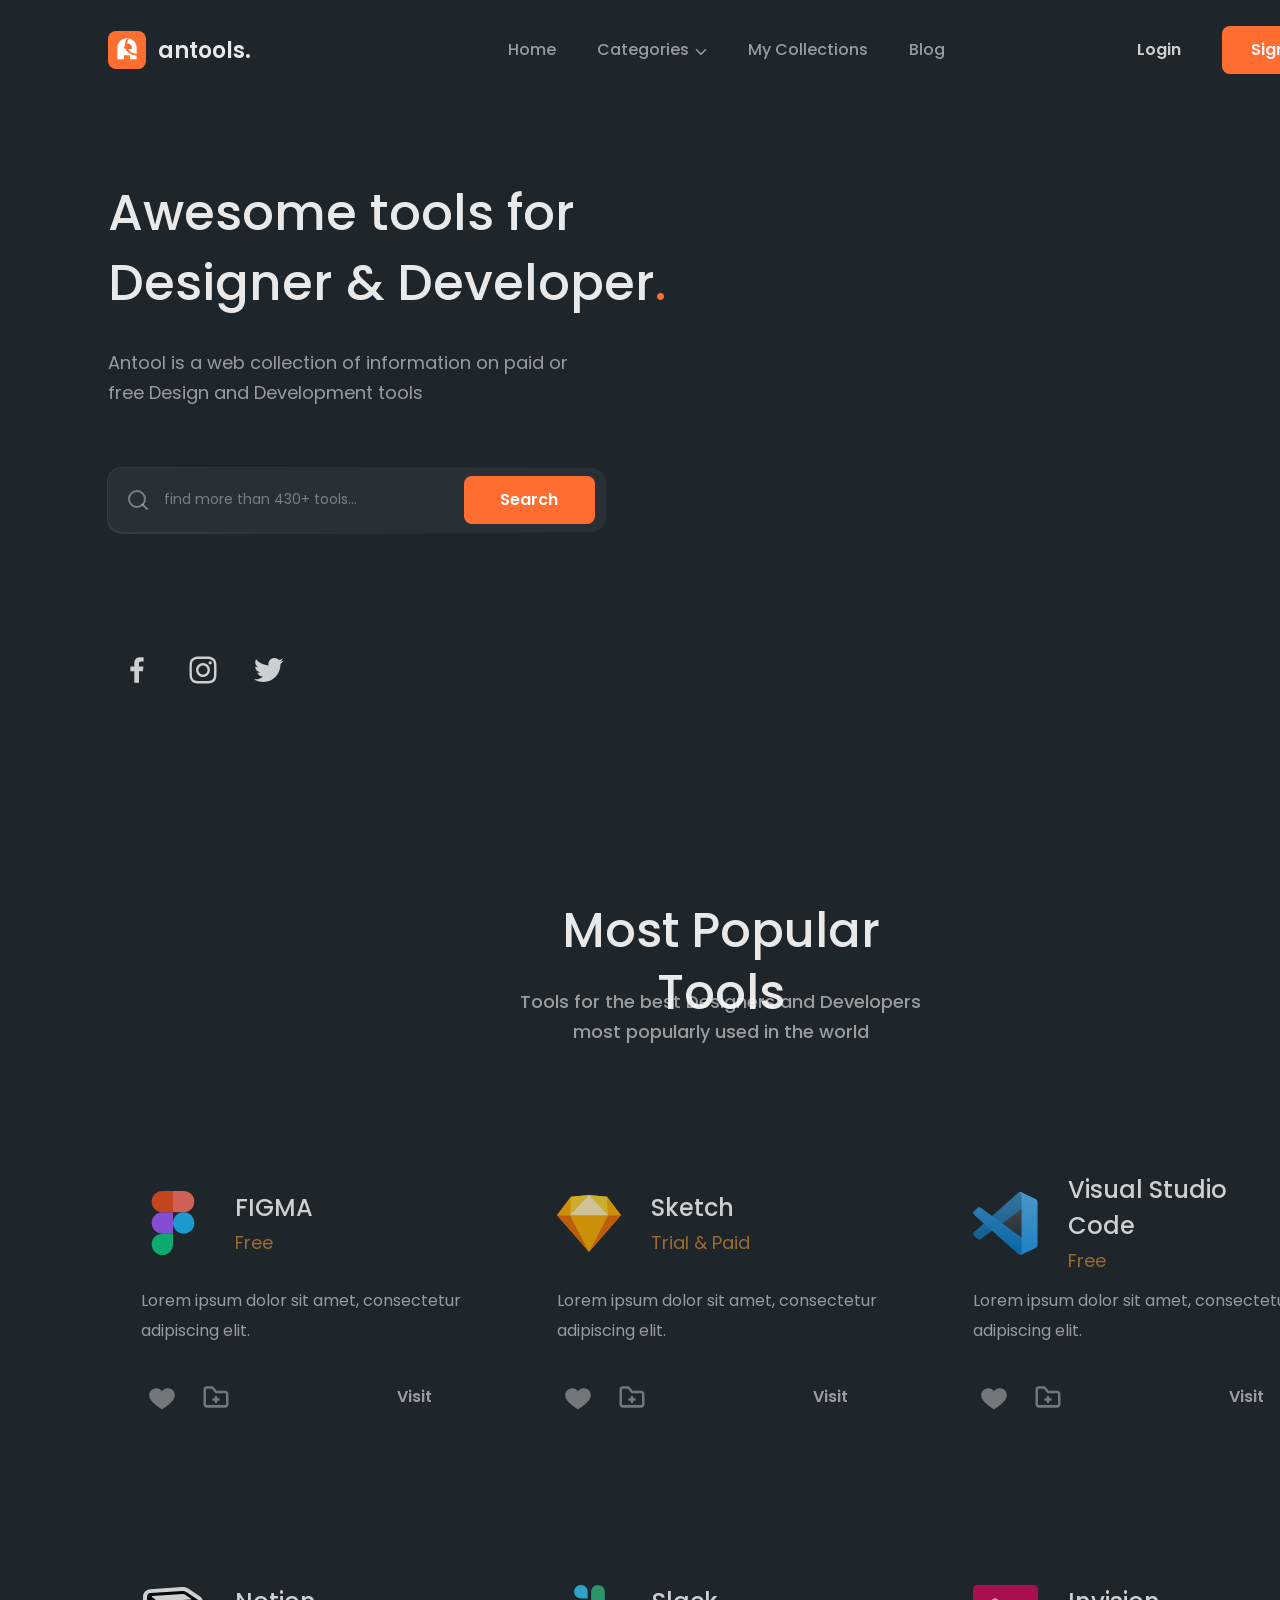
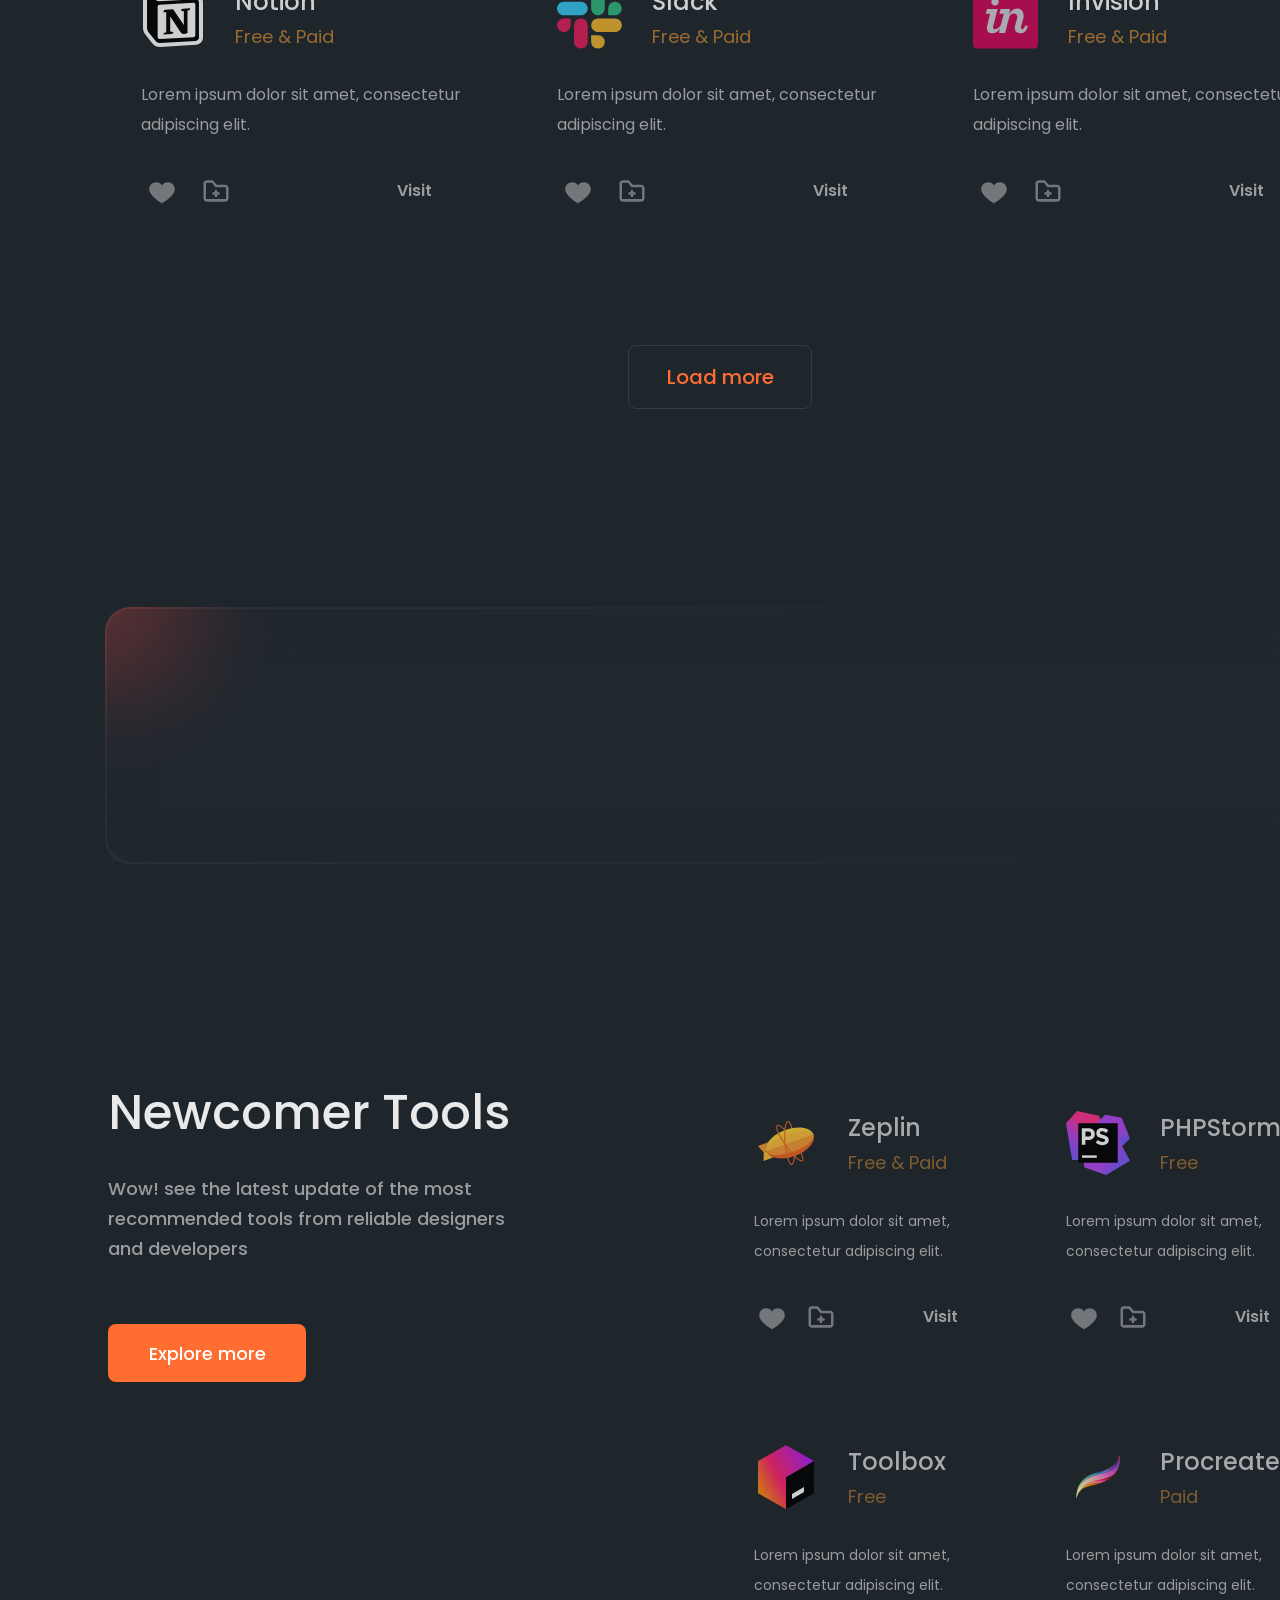
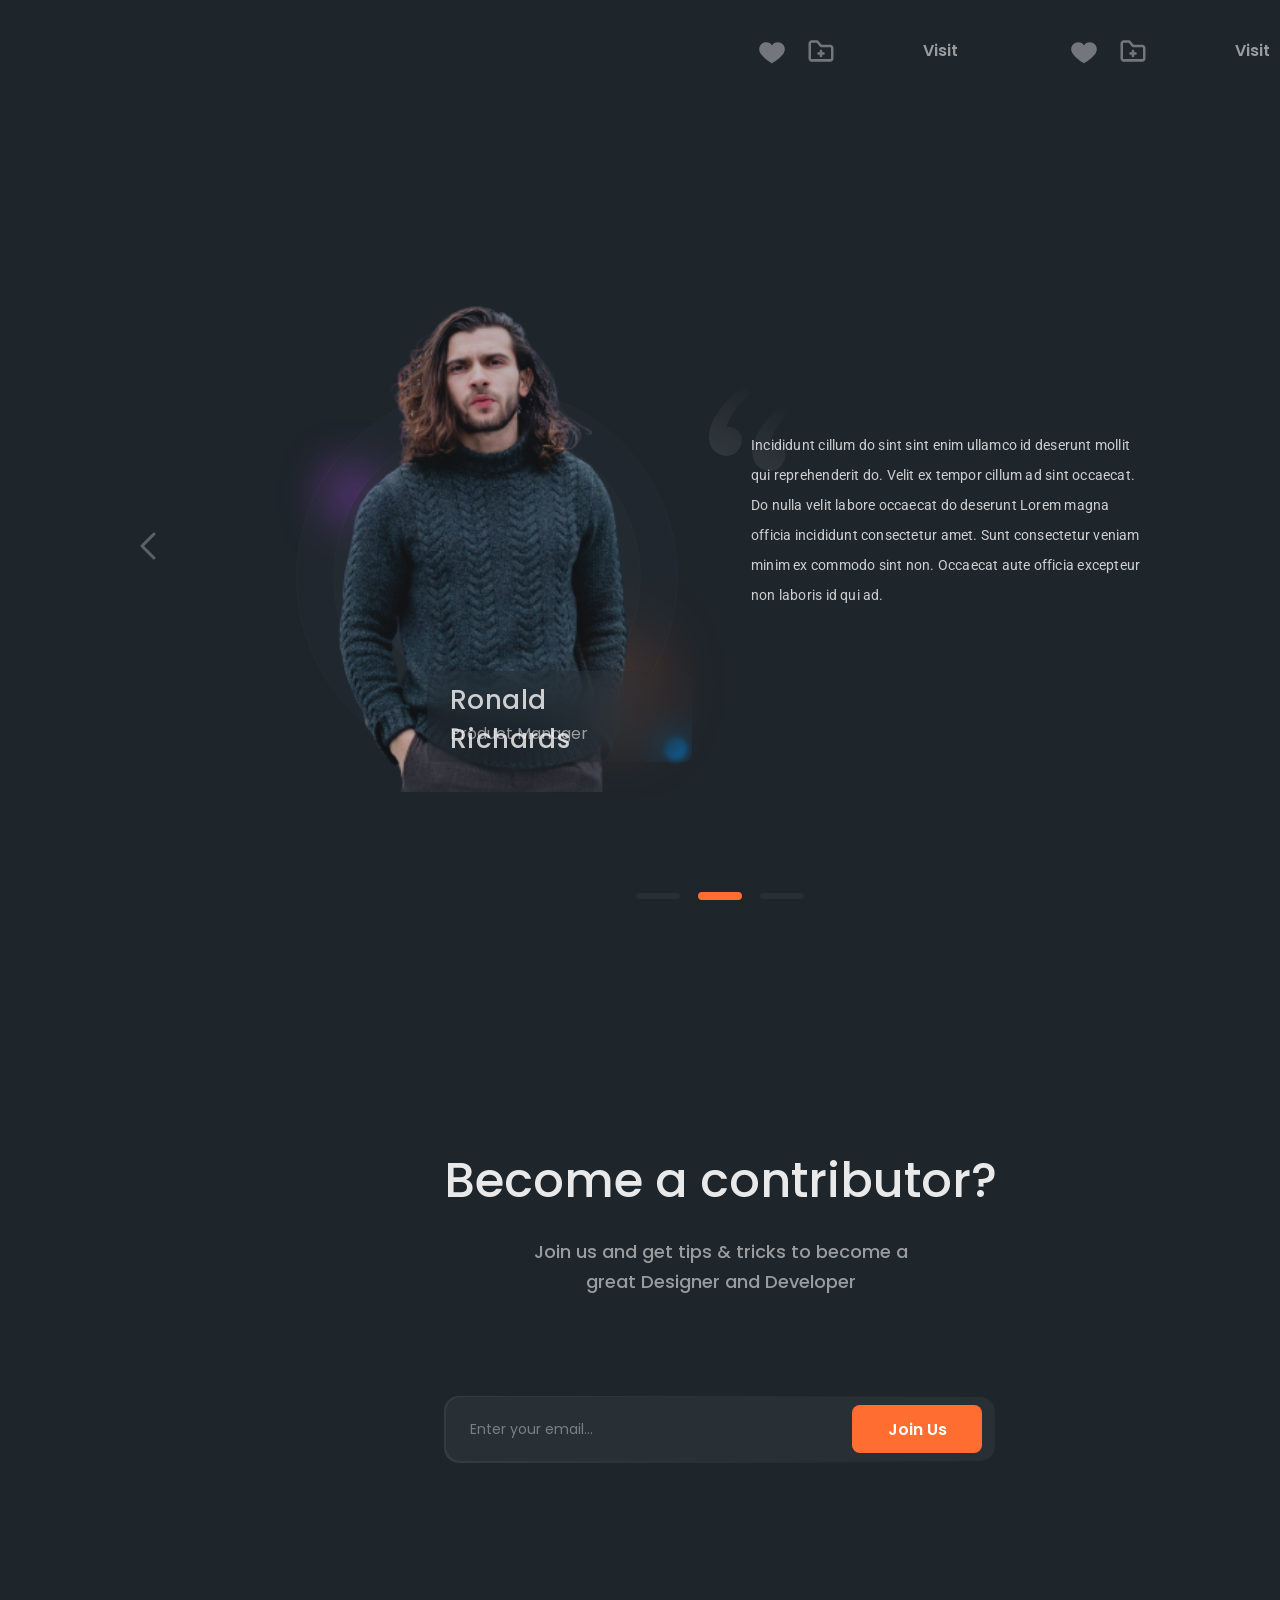
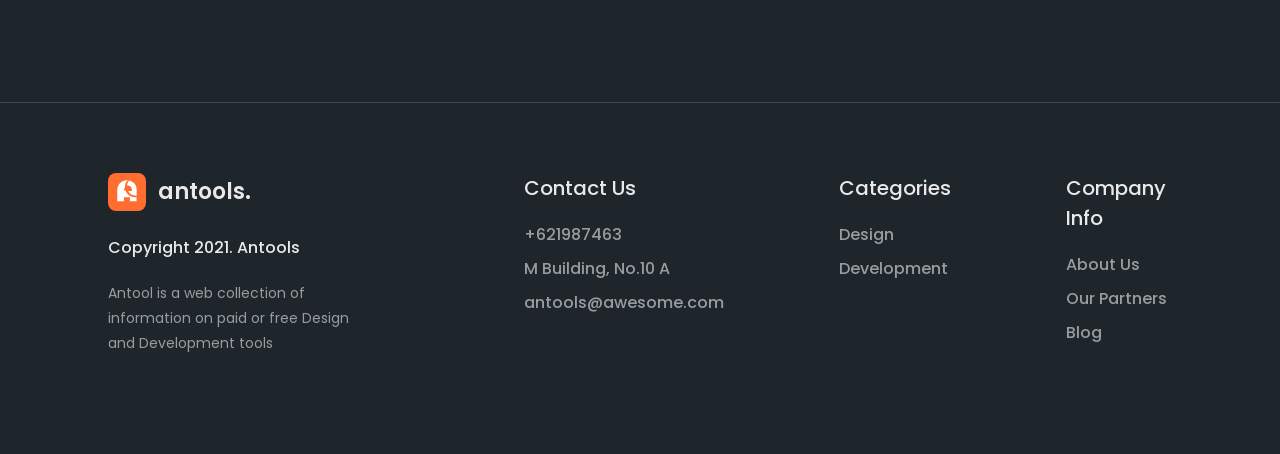
==== docs/index.html @ 24fe987f "directory name changed" ====
<!DOCTYPE html>
<html lang="en">
<head>
    <meta charset="UTF-8">
    <title>Antools</title>
    <link rel="shortcut icon" href="./img/favicon.ico" type="image/x-icon">
    <link href="https://fonts.googleapis.com/css2?family=Lora:wght@500&family=Poppins:wght@400;500;600&family=Roboto&display=swap"
          rel="stylesheet">
    <link rel="preconnect" href="https://fonts.googleapis.com">
    <link rel="preconnect" href="https://fonts.gstatic.com" crossorigin>
    <link rel="stylesheet" href="css/reset.css">
    <link rel="stylesheet" href="css/header.css">
    <link rel="stylesheet" href="css/buttons.css">
    <link rel="stylesheet" href="css/search.css">
    <link rel="stylesheet" href="css/most-popular-tool.css">
    <link rel="stylesheet" href="css/trusted.css">
    <link rel="stylesheet" href="css/newcomer-tools.css">
    <link rel="stylesheet" href="css/slider.css">
    <link rel="stylesheet" href="css/form.css">
    <link rel="stylesheet" href="css/footer.css">
</head>
<body>
<div class="container">
    <header>
        <div class="header-row">
            <div class="header-logo">
                <img src="./img/logo.svg" alt="logo">
                <p>antools.</p>
            </div>
            <div class="header-nav">
                <ul>
                    <li><a>Home</a></li>
                    <li>
                        <a>Categories </a>
                        <svg width="12" height="6" viewBox="0 0 12 6" fill="none" xmlns="http://www.w3.org/2000/svg">
                            <path d="M1.5 0.75L6 5.25L10.5 0.75" stroke-width="1.5" stroke-linecap="round"
                                  stroke-linejoin="round"/>
                        </svg>
                    </li>
                    <li><a>My Collections</a></li>
                    <li><a>Blog</a></li>
                </ul>
            </div>
            <div class="header-auth">
                <button class="login">Login</button>
                <button class="sign">Sign Up</button>
            </div>

        </div>
    </header>

    <div class="search-block">
        <div class="search-content">
            <h1>Awesome tools for
                <br>
                Designer & Developer
                <span>.</span>
            </h1>
            <p>Antool is a web collection of information on paid or
                <br>
                free Design and Development tools</p>
            <div class="search-border">
                <div class="search">
                    <img src="img/search.svg">
                    <input placeholder="find more than 430+ tools...">
                    <button>Search</button>
                </div>
            </div>

            <div class="search-block-logos">
                <button>
                    <svg width="34" height="34" fill="none" viewBox="0 0 34 34" xmlns="http://www.w3.org/2000/svg">
                        <path d="M18.9791 29.7458V18.1347H22.8962L23.4784 13.5887H18.9791V10.693C18.9791 9.38116 19.3446 8.483 21.2274 8.483H23.613V4.42991C22.4523 4.30552 21.2855 4.24545 20.1181 4.25C16.6558 4.25 14.2786 6.36366 14.2786 10.2439V13.5802H10.387V18.1262H14.2871V29.7458H18.9791Z"/>
                    </svg>
                </button>
                <button>
                    <svg width="36" height="36" fill="none" viewBox="0 0 36 36" xmlns="http://www.w3.org/2000/svg">
                        <path d="M17.9985 11.0654C16.159 11.0654 14.3948 11.7962 13.094 13.0969C11.7933 14.3977 11.0625 16.1619 11.0625 18.0014C11.0625 19.841 11.7933 21.6052 13.094 22.9059C14.3948 24.2067 16.159 24.9374 17.9985 24.9374C19.838 24.9374 21.6022 24.2067 22.903 22.9059C24.2037 21.6052 24.9345 19.841 24.9345 18.0014C24.9345 16.1619 24.2037 14.3977 22.903 13.0969C21.6022 11.7962 19.838 11.0654 17.9985 11.0654ZM17.9985 22.5059C16.8034 22.5059 15.6573 22.0312 14.8123 21.1862C13.9672 20.3411 13.4925 19.195 13.4925 17.9999C13.4925 16.8049 13.9672 15.6587 14.8123 14.8137C15.6573 13.9687 16.8034 13.4939 17.9985 13.4939C19.1936 13.4939 20.3397 13.9687 21.1847 14.8137C22.0298 15.6587 22.5045 16.8049 22.5045 17.9999C22.5045 19.195 22.0298 20.3411 21.1847 21.1862C20.3397 22.0312 19.1936 22.5059 17.9985 22.5059Z"/>
                        <path d="M25.209 12.4275C26.1021 12.4275 26.826 11.7035 26.826 10.8105C26.826 9.91744 26.1021 9.19348 25.209 9.19348C24.316 9.19348 23.592 9.91744 23.592 10.8105C23.592 11.7035 24.316 12.4275 25.209 12.4275Z"/>
                        <path d="M30.7995 9.16645C30.4522 8.26972 29.9216 7.45537 29.2415 6.77553C28.5614 6.0957 27.7468 5.56535 26.85 5.21845C25.8005 4.82448 24.6918 4.61146 23.571 4.58845C22.1265 4.52545 21.669 4.50745 18.006 4.50745C14.343 4.50745 13.8735 4.50745 12.441 4.58845C11.3211 4.61028 10.2131 4.82335 9.16499 5.21845C8.26789 5.56495 7.45314 6.09515 6.77299 6.77504C6.09285 7.45493 5.56233 8.26948 5.21549 9.16645C4.82145 10.2159 4.60891 11.3247 4.58699 12.4454C4.52249 13.8884 4.50299 14.3459 4.50299 18.0104C4.50299 21.6734 4.50299 22.1399 4.58699 23.5754C4.60949 24.6974 4.82099 25.8044 5.21549 26.8559C5.56331 27.7526 6.09433 28.5668 6.77464 29.2466C7.45495 29.9264 8.26959 30.4568 9.16649 30.8039C10.2126 31.2137 11.321 31.442 12.444 31.4789C13.8885 31.5419 14.346 31.5614 18.009 31.5614C21.672 31.5614 22.1415 31.5614 23.574 31.4789C24.6946 31.4562 25.8033 31.2437 26.853 30.8505C27.7496 30.5027 28.5639 29.9719 29.2439 29.2919C29.924 28.6119 30.4548 27.7976 30.8025 26.9009C31.197 25.851 31.4085 24.7439 31.431 23.622C31.4955 22.1789 31.515 21.7214 31.515 18.0569C31.515 14.3924 31.515 13.9274 31.431 12.4919C31.4135 11.3554 31.1999 10.2303 30.7995 9.16645ZM28.9725 23.4644C28.9628 24.3289 28.805 25.1853 28.506 25.9964C28.2807 26.5798 27.9359 27.1094 27.4936 27.5515C27.0513 27.9935 26.5214 28.338 25.938 28.5629C25.1358 28.8606 24.2885 29.0184 23.433 29.0294C22.008 29.0954 21.606 29.1119 17.952 29.1119C14.295 29.1119 13.9215 29.1119 12.4695 29.0294C11.6144 29.019 10.7675 28.8612 9.96599 28.5629C9.38052 28.3394 8.84849 27.9955 8.40433 27.5534C7.96016 27.1113 7.61374 26.5809 7.38749 25.9964C7.09266 25.194 6.93496 24.3477 6.92099 23.4929C6.85649 22.0679 6.84149 21.6659 6.84149 18.0119C6.84149 14.3564 6.84149 13.9829 6.92099 12.5294C6.93069 11.6655 7.08847 10.8096 7.38749 9.99895C7.84499 8.81545 8.78249 7.88395 9.96599 7.43095C10.7679 7.13416 11.6145 6.97639 12.4695 6.96445C13.896 6.89995 14.2965 6.88195 17.952 6.88195C21.6075 6.88195 21.9825 6.88195 23.433 6.96445C24.2886 6.97474 25.136 7.13255 25.938 7.43095C26.5214 7.65636 27.0512 8.00125 27.4934 8.44349C27.9357 8.88573 28.2806 9.41555 28.506 9.99895C28.8008 10.8014 28.9585 11.6477 28.9725 12.5024C29.037 13.9289 29.0535 14.3294 29.0535 17.9849C29.0535 21.6389 29.0535 22.0319 28.989 23.466H28.9725V23.4644Z"/>
                    </svg>
                </button>
                <button>
                    <svg width="36" height="36" viewBox="0 0 36 36" fill="none" xmlns="http://www.w3.org/2000/svg">
                        <path d="M29.4495 11.9956C29.469 12.2581 29.469 12.5191 29.469 12.7801C29.469 20.7676 23.3895 29.9716 12.279 29.9716C8.856 29.9716 5.676 28.9801 3 27.2581C3.486 27.3136 3.954 27.3331 4.4595 27.3331C7.17899 27.3396 9.82147 26.4303 11.961 24.7516C10.7001 24.7287 9.47786 24.3128 8.46486 23.5617C7.45185 22.8106 6.69868 21.7619 6.3105 20.5621C6.684 20.6176 7.059 20.6551 7.452 20.6551C7.9935 20.6551 8.538 20.5801 9.0435 20.4496C7.67514 20.1733 6.44471 19.4316 5.56143 18.3506C4.67815 17.2696 4.19654 15.916 4.1985 14.5201V14.4451C5.004 14.8936 5.9385 15.1741 6.9285 15.2116C6.09913 14.6604 5.41908 13.9126 4.94901 13.0348C4.47894 12.1569 4.23347 11.1763 4.2345 10.1806C4.2345 9.05857 4.533 8.02957 5.0565 7.13257C6.57471 9.0001 8.46825 10.5279 10.6145 11.6171C12.7608 12.7062 15.1118 13.3324 17.5155 13.4551C17.4225 13.0051 17.3655 12.5386 17.3655 12.0706C17.3651 11.277 17.5211 10.4912 17.8246 9.75793C18.1281 9.0247 18.5732 8.35848 19.1343 7.79735C19.6954 7.23622 20.3616 6.79118 21.0949 6.48768C21.8281 6.18418 22.6139 6.02817 23.4075 6.02857C25.1475 6.02857 26.718 6.75756 27.822 7.93657C29.1747 7.67499 30.4718 7.1812 31.656 6.47706C31.2051 7.87329 30.2606 9.05722 28.9995 9.80707C30.1992 9.67023 31.3717 9.35474 32.478 8.87107C31.6517 10.0757 30.6278 11.1321 29.4495 11.9956Z"/>
                    </svg>
                </button>
            </div>
        </div>

    </div>

    <div class="most-popular-block">
        <div>
            <div class="most-popular-head">
                <h1>Most Popular Tools</h1>
                <p>Tools for the best Designers and Developers most popularly used in the world</p>
            </div>

            <div class="cards-block">
                <div class="card-border">
                    <div class="circle">
                        <div class="back">
                            <div class="card">
                                <div class="card-head">
                                    <img src="img/logos/figma.svg">
                                    <div class="head-text">
                                        <h2>FIGMA</h2>
                                        <h3>Free</h3>
                                    </div>
                                </div>
                                <p>Lorem ipsum dolor sit amet, consectetur adipiscing elit.</p>
                                <div class="card-buttons">
                                    <button class="button-like">
                                        <svg width="28" height="28" viewBox="0 0 28 28"
                                             xmlns="http://www.w3.org/2000/svg">
                                            <path d="M19.8334 5.25C17.3834 5.25 15.225 6.475 14 8.4C12.775 6.475 10.6167 5.25 8.16669 5.25C4.31669 5.25 1.16669 8.4 1.16669 12.25C1.16669 19.1917 14 26.25 14 26.25C14 26.25 26.8334 19.25 26.8334 12.25C26.8334 8.4 23.6834 5.25 19.8334 5.25Z"/>
                                        </svg>
                                    </button>
                                    <button class="button-add">
                                        <svg width="30" height="30" viewBox="0 0 30 30" fill="none"
                                             xmlns="http://www.w3.org/2000/svg">
                                            <path d="M17.5 16.25H16.25V15C16.25 14.6685 16.1183 14.3505 15.8839 14.1161C15.6495 13.8817 15.3315 13.75 15 13.75C14.6685 13.75 14.3505 13.8817 14.1161 14.1161C13.8817 14.3505 13.75 14.6685 13.75 15V16.25H12.5C12.1685 16.25 11.8505 16.3817 11.6161 16.6161C11.3817 16.8505 11.25 17.1685 11.25 17.5C11.25 17.8315 11.3817 18.1495 11.6161 18.3839C11.8505 18.6183 12.1685 18.75 12.5 18.75H13.75V20C13.75 20.3315 13.8817 20.6495 14.1161 20.8839C14.3505 21.1183 14.6685 21.25 15 21.25C15.3315 21.25 15.6495 21.1183 15.8839 20.8839C16.1183 20.6495 16.25 20.3315 16.25 20V18.75H17.5C17.8315 18.75 18.1495 18.6183 18.3839 18.3839C18.6183 18.1495 18.75 17.8315 18.75 17.5C18.75 17.1685 18.6183 16.8505 18.3839 16.6161C18.1495 16.3817 17.8315 16.25 17.5 16.25Z"/>
                                            <path d="M24.375 8.81249H15.625L12.3375 4.83749C12.2212 4.6941 12.0745 4.57825 11.9081 4.49829C11.7417 4.41832 11.5596 4.37621 11.375 4.37499H5.625C4.80826 4.36496 4.02083 4.67898 3.43512 5.24829C2.84942 5.8176 2.51317 6.59579 2.5 7.41249V22.5875C2.51317 23.4042 2.84942 24.1824 3.43512 24.7517C4.02083 25.321 4.80826 25.635 5.625 25.625H24.375C25.1917 25.635 25.9792 25.321 26.5649 24.7517C27.1506 24.1824 27.4868 23.4042 27.5 22.5875V11.85C27.4868 11.0333 27.1506 10.2551 26.5649 9.68579C25.9792 9.11648 25.1917 8.80246 24.375 8.81249ZM25 22.5625C24.9953 22.6392 24.9753 22.7142 24.9411 22.783C24.9069 22.8518 24.8593 22.9131 24.801 22.9632C24.7427 23.0133 24.675 23.0512 24.6019 23.0747C24.5287 23.0982 24.4515 23.1068 24.375 23.1H5.625C5.54846 23.1068 5.47132 23.0982 5.39815 23.0747C5.32498 23.0512 5.25726 23.0133 5.199 22.9632C5.14073 22.9131 5.0931 22.8518 5.05892 22.783C5.02474 22.7142 5.00471 22.6392 5 22.5625V7.41249C5.00471 7.33578 5.02474 7.2608 5.05892 7.19197C5.0931 7.12315 5.14073 7.06187 5.199 7.01176C5.25726 6.96165 5.32498 6.92373 5.39815 6.90024C5.47132 6.87675 5.54846 6.86816 5.625 6.87499H10.7875L14.0375 10.85C14.1538 10.9934 14.3005 11.1092 14.4669 11.1892C14.6333 11.2692 14.8154 11.3113 15 11.3125H24.375C24.4515 11.3057 24.5287 11.3142 24.6019 11.3377C24.675 11.3612 24.7427 11.3992 24.801 11.4493C24.8593 11.4994 24.9069 11.5606 24.9411 11.6295C24.9753 11.6983 24.9953 11.7733 25 11.85V22.5625Z"/>
                                        </svg>
                                    </button>
                                    <button class="visit">Visit</button>
                                </div>
                            </div>
                        </div>
                    </div>
                </div>

                <div class="card-border">
                    <div class="circle">
                        <div class="back">
                            <div class="card">
                                <div class="card-head">
                                    <img src="img/logos/sketch.svg">
                                    <div class="head-text">
                                        <h2>Sketch</h2>
                                        <h3>Trial & Paid</h3>
                                    </div>
                                </div>
                                <p>Lorem ipsum dolor sit amet, consectetur adipiscing elit.</p>
                                <div class="card-buttons">
                                    <button class="button-like">
                                        <svg width="28" height="28" viewBox="0 0 28 28"
                                             xmlns="http://www.w3.org/2000/svg">
                                            <path d="M19.8334 5.25C17.3834 5.25 15.225 6.475 14 8.4C12.775 6.475 10.6167 5.25 8.16669 5.25C4.31669 5.25 1.16669 8.4 1.16669 12.25C1.16669 19.1917 14 26.25 14 26.25C14 26.25 26.8334 19.25 26.8334 12.25C26.8334 8.4 23.6834 5.25 19.8334 5.25Z"/>
                                        </svg>
                                    </button>
                                    <button class="button-add">
                                        <svg width="30" height="30" viewBox="0 0 30 30" fill="none"
                                             xmlns="http://www.w3.org/2000/svg">
                                            <path d="M17.5 16.25H16.25V15C16.25 14.6685 16.1183 14.3505 15.8839 14.1161C15.6495 13.8817 15.3315 13.75 15 13.75C14.6685 13.75 14.3505 13.8817 14.1161 14.1161C13.8817 14.3505 13.75 14.6685 13.75 15V16.25H12.5C12.1685 16.25 11.8505 16.3817 11.6161 16.6161C11.3817 16.8505 11.25 17.1685 11.25 17.5C11.25 17.8315 11.3817 18.1495 11.6161 18.3839C11.8505 18.6183 12.1685 18.75 12.5 18.75H13.75V20C13.75 20.3315 13.8817 20.6495 14.1161 20.8839C14.3505 21.1183 14.6685 21.25 15 21.25C15.3315 21.25 15.6495 21.1183 15.8839 20.8839C16.1183 20.6495 16.25 20.3315 16.25 20V18.75H17.5C17.8315 18.75 18.1495 18.6183 18.3839 18.3839C18.6183 18.1495 18.75 17.8315 18.75 17.5C18.75 17.1685 18.6183 16.8505 18.3839 16.6161C18.1495 16.3817 17.8315 16.25 17.5 16.25Z"/>
                                            <path d="M24.375 8.81249H15.625L12.3375 4.83749C12.2212 4.6941 12.0745 4.57825 11.9081 4.49829C11.7417 4.41832 11.5596 4.37621 11.375 4.37499H5.625C4.80826 4.36496 4.02083 4.67898 3.43512 5.24829C2.84942 5.8176 2.51317 6.59579 2.5 7.41249V22.5875C2.51317 23.4042 2.84942 24.1824 3.43512 24.7517C4.02083 25.321 4.80826 25.635 5.625 25.625H24.375C25.1917 25.635 25.9792 25.321 26.5649 24.7517C27.1506 24.1824 27.4868 23.4042 27.5 22.5875V11.85C27.4868 11.0333 27.1506 10.2551 26.5649 9.68579C25.9792 9.11648 25.1917 8.80246 24.375 8.81249ZM25 22.5625C24.9953 22.6392 24.9753 22.7142 24.9411 22.783C24.9069 22.8518 24.8593 22.9131 24.801 22.9632C24.7427 23.0133 24.675 23.0512 24.6019 23.0747C24.5287 23.0982 24.4515 23.1068 24.375 23.1H5.625C5.54846 23.1068 5.47132 23.0982 5.39815 23.0747C5.32498 23.0512 5.25726 23.0133 5.199 22.9632C5.14073 22.9131 5.0931 22.8518 5.05892 22.783C5.02474 22.7142 5.00471 22.6392 5 22.5625V7.41249C5.00471 7.33578 5.02474 7.2608 5.05892 7.19197C5.0931 7.12315 5.14073 7.06187 5.199 7.01176C5.25726 6.96165 5.32498 6.92373 5.39815 6.90024C5.47132 6.87675 5.54846 6.86816 5.625 6.87499H10.7875L14.0375 10.85C14.1538 10.9934 14.3005 11.1092 14.4669 11.1892C14.6333 11.2692 14.8154 11.3113 15 11.3125H24.375C24.4515 11.3057 24.5287 11.3142 24.6019 11.3377C24.675 11.3612 24.7427 11.3992 24.801 11.4493C24.8593 11.4994 24.9069 11.5606 24.9411 11.6295C24.9753 11.6983 24.9953 11.7733 25 11.85V22.5625Z"/>
                                        </svg>
                                    </button>
                                    <button class="visit">Visit</button>
                                </div>
                            </div>
                        </div>
                    </div>
                </div>

                <div class="card-border">
                    <div class="circle">
                        <div class="back">
                            <div class="card">
                                <div class="card-head">
                                    <img src="img/logos/visual-studio-code.svg">
                                    <div class="head-text">
                                        <h2>Visual Studio Code</h2>
                                        <h3>Free</h3>
                                    </div>
                                </div>
                                <p>Lorem ipsum dolor sit amet, consectetur adipiscing elit.</p>
                                <div class="card-buttons">
                                    <button class="button-like">
                                        <svg width="28" height="28" viewBox="0 0 28 28"
                                             xmlns="http://www.w3.org/2000/svg">
                                            <path d="M19.8334 5.25C17.3834 5.25 15.225 6.475 14 8.4C12.775 6.475 10.6167 5.25 8.16669 5.25C4.31669 5.25 1.16669 8.4 1.16669 12.25C1.16669 19.1917 14 26.25 14 26.25C14 26.25 26.8334 19.25 26.8334 12.25C26.8334 8.4 23.6834 5.25 19.8334 5.25Z"/>
                                        </svg>
                                    </button>
                                    <button class="button-add">
                                        <svg width="30" height="30" viewBox="0 0 30 30" fill="none"
                                             xmlns="http://www.w3.org/2000/svg">
                                            <path d="M17.5 16.25H16.25V15C16.25 14.6685 16.1183 14.3505 15.8839 14.1161C15.6495 13.8817 15.3315 13.75 15 13.75C14.6685 13.75 14.3505 13.8817 14.1161 14.1161C13.8817 14.3505 13.75 14.6685 13.75 15V16.25H12.5C12.1685 16.25 11.8505 16.3817 11.6161 16.6161C11.3817 16.8505 11.25 17.1685 11.25 17.5C11.25 17.8315 11.3817 18.1495 11.6161 18.3839C11.8505 18.6183 12.1685 18.75 12.5 18.75H13.75V20C13.75 20.3315 13.8817 20.6495 14.1161 20.8839C14.3505 21.1183 14.6685 21.25 15 21.25C15.3315 21.25 15.6495 21.1183 15.8839 20.8839C16.1183 20.6495 16.25 20.3315 16.25 20V18.75H17.5C17.8315 18.75 18.1495 18.6183 18.3839 18.3839C18.6183 18.1495 18.75 17.8315 18.75 17.5C18.75 17.1685 18.6183 16.8505 18.3839 16.6161C18.1495 16.3817 17.8315 16.25 17.5 16.25Z"/>
                                            <path d="M24.375 8.81249H15.625L12.3375 4.83749C12.2212 4.6941 12.0745 4.57825 11.9081 4.49829C11.7417 4.41832 11.5596 4.37621 11.375 4.37499H5.625C4.80826 4.36496 4.02083 4.67898 3.43512 5.24829C2.84942 5.8176 2.51317 6.59579 2.5 7.41249V22.5875C2.51317 23.4042 2.84942 24.1824 3.43512 24.7517C4.02083 25.321 4.80826 25.635 5.625 25.625H24.375C25.1917 25.635 25.9792 25.321 26.5649 24.7517C27.1506 24.1824 27.4868 23.4042 27.5 22.5875V11.85C27.4868 11.0333 27.1506 10.2551 26.5649 9.68579C25.9792 9.11648 25.1917 8.80246 24.375 8.81249ZM25 22.5625C24.9953 22.6392 24.9753 22.7142 24.9411 22.783C24.9069 22.8518 24.8593 22.9131 24.801 22.9632C24.7427 23.0133 24.675 23.0512 24.6019 23.0747C24.5287 23.0982 24.4515 23.1068 24.375 23.1H5.625C5.54846 23.1068 5.47132 23.0982 5.39815 23.0747C5.32498 23.0512 5.25726 23.0133 5.199 22.9632C5.14073 22.9131 5.0931 22.8518 5.05892 22.783C5.02474 22.7142 5.00471 22.6392 5 22.5625V7.41249C5.00471 7.33578 5.02474 7.2608 5.05892 7.19197C5.0931 7.12315 5.14073 7.06187 5.199 7.01176C5.25726 6.96165 5.32498 6.92373 5.39815 6.90024C5.47132 6.87675 5.54846 6.86816 5.625 6.87499H10.7875L14.0375 10.85C14.1538 10.9934 14.3005 11.1092 14.4669 11.1892C14.6333 11.2692 14.8154 11.3113 15 11.3125H24.375C24.4515 11.3057 24.5287 11.3142 24.6019 11.3377C24.675 11.3612 24.7427 11.3992 24.801 11.4493C24.8593 11.4994 24.9069 11.5606 24.9411 11.6295C24.9753 11.6983 24.9953 11.7733 25 11.85V22.5625Z"/>
                                        </svg>
                                    </button>
                                    <button class="visit">Visit</button>
                                </div>
                            </div>
                        </div>
                    </div>
                </div>

                <div class="card-border">
                    <div class="circle">
                        <div class="back">
                            <div class="card">
                                <div class="card-head">
                                    <img src="img/logos/notion.svg">
                                    <div class="head-text">
                                        <h2>Notion</h2>
                                        <h3>Free & Paid</h3>
                                    </div>
                                </div>
                                <p>Lorem ipsum dolor sit amet, consectetur adipiscing elit.</p>
                                <div class="card-buttons">
                                    <button class="button-like">
                                        <svg width="28" height="28" viewBox="0 0 28 28"
                                             xmlns="http://www.w3.org/2000/svg">
                                            <path d="M19.8334 5.25C17.3834 5.25 15.225 6.475 14 8.4C12.775 6.475 10.6167 5.25 8.16669 5.25C4.31669 5.25 1.16669 8.4 1.16669 12.25C1.16669 19.1917 14 26.25 14 26.25C14 26.25 26.8334 19.25 26.8334 12.25C26.8334 8.4 23.6834 5.25 19.8334 5.25Z"/>
                                        </svg>
                                    </button>
                                    <button class="button-add">
                                        <svg width="30" height="30" viewBox="0 0 30 30" fill="none"
                                             xmlns="http://www.w3.org/2000/svg">
                                            <path d="M17.5 16.25H16.25V15C16.25 14.6685 16.1183 14.3505 15.8839 14.1161C15.6495 13.8817 15.3315 13.75 15 13.75C14.6685 13.75 14.3505 13.8817 14.1161 14.1161C13.8817 14.3505 13.75 14.6685 13.75 15V16.25H12.5C12.1685 16.25 11.8505 16.3817 11.6161 16.6161C11.3817 16.8505 11.25 17.1685 11.25 17.5C11.25 17.8315 11.3817 18.1495 11.6161 18.3839C11.8505 18.6183 12.1685 18.75 12.5 18.75H13.75V20C13.75 20.3315 13.8817 20.6495 14.1161 20.8839C14.3505 21.1183 14.6685 21.25 15 21.25C15.3315 21.25 15.6495 21.1183 15.8839 20.8839C16.1183 20.6495 16.25 20.3315 16.25 20V18.75H17.5C17.8315 18.75 18.1495 18.6183 18.3839 18.3839C18.6183 18.1495 18.75 17.8315 18.75 17.5C18.75 17.1685 18.6183 16.8505 18.3839 16.6161C18.1495 16.3817 17.8315 16.25 17.5 16.25Z"/>
                                            <path d="M24.375 8.81249H15.625L12.3375 4.83749C12.2212 4.6941 12.0745 4.57825 11.9081 4.49829C11.7417 4.41832 11.5596 4.37621 11.375 4.37499H5.625C4.80826 4.36496 4.02083 4.67898 3.43512 5.24829C2.84942 5.8176 2.51317 6.59579 2.5 7.41249V22.5875C2.51317 23.4042 2.84942 24.1824 3.43512 24.7517C4.02083 25.321 4.80826 25.635 5.625 25.625H24.375C25.1917 25.635 25.9792 25.321 26.5649 24.7517C27.1506 24.1824 27.4868 23.4042 27.5 22.5875V11.85C27.4868 11.0333 27.1506 10.2551 26.5649 9.68579C25.9792 9.11648 25.1917 8.80246 24.375 8.81249ZM25 22.5625C24.9953 22.6392 24.9753 22.7142 24.9411 22.783C24.9069 22.8518 24.8593 22.9131 24.801 22.9632C24.7427 23.0133 24.675 23.0512 24.6019 23.0747C24.5287 23.0982 24.4515 23.1068 24.375 23.1H5.625C5.54846 23.1068 5.47132 23.0982 5.39815 23.0747C5.32498 23.0512 5.25726 23.0133 5.199 22.9632C5.14073 22.9131 5.0931 22.8518 5.05892 22.783C5.02474 22.7142 5.00471 22.6392 5 22.5625V7.41249C5.00471 7.33578 5.02474 7.2608 5.05892 7.19197C5.0931 7.12315 5.14073 7.06187 5.199 7.01176C5.25726 6.96165 5.32498 6.92373 5.39815 6.90024C5.47132 6.87675 5.54846 6.86816 5.625 6.87499H10.7875L14.0375 10.85C14.1538 10.9934 14.3005 11.1092 14.4669 11.1892C14.6333 11.2692 14.8154 11.3113 15 11.3125H24.375C24.4515 11.3057 24.5287 11.3142 24.6019 11.3377C24.675 11.3612 24.7427 11.3992 24.801 11.4493C24.8593 11.4994 24.9069 11.5606 24.9411 11.6295C24.9753 11.6983 24.9953 11.7733 25 11.85V22.5625Z"/>
                                        </svg>
                                    </button>
                                    <button class="visit">Visit</button>
                                </div>
                            </div>
                        </div>
                    </div>
                </div>

                <div class="card-border">
                    <div class="circle">
                        <div class="back">
                            <div class="card">
                                <div class="card-head">
                                    <img src="img/logos/slack.svg">
                                    <div class="head-text">
                                        <h2>Slack</h2>
                                        <h3>Free & Paid</h3>
                                    </div>
                                </div>
                                <p>Lorem ipsum dolor sit amet, consectetur adipiscing elit.</p>
                                <div class="card-buttons">
                                    <button class="button-like">
                                        <svg width="28" height="28" viewBox="0 0 28 28"
                                             xmlns="http://www.w3.org/2000/svg">
                                            <path d="M19.8334 5.25C17.3834 5.25 15.225 6.475 14 8.4C12.775 6.475 10.6167 5.25 8.16669 5.25C4.31669 5.25 1.16669 8.4 1.16669 12.25C1.16669 19.1917 14 26.25 14 26.25C14 26.25 26.8334 19.25 26.8334 12.25C26.8334 8.4 23.6834 5.25 19.8334 5.25Z"/>
                                        </svg>
                                    </button>
                                    <button class="button-add">
                                        <svg width="30" height="30" viewBox="0 0 30 30" fill="none"
                                             xmlns="http://www.w3.org/2000/svg">
                                            <path d="M17.5 16.25H16.25V15C16.25 14.6685 16.1183 14.3505 15.8839 14.1161C15.6495 13.8817 15.3315 13.75 15 13.75C14.6685 13.75 14.3505 13.8817 14.1161 14.1161C13.8817 14.3505 13.75 14.6685 13.75 15V16.25H12.5C12.1685 16.25 11.8505 16.3817 11.6161 16.6161C11.3817 16.8505 11.25 17.1685 11.25 17.5C11.25 17.8315 11.3817 18.1495 11.6161 18.3839C11.8505 18.6183 12.1685 18.75 12.5 18.75H13.75V20C13.75 20.3315 13.8817 20.6495 14.1161 20.8839C14.3505 21.1183 14.6685 21.25 15 21.25C15.3315 21.25 15.6495 21.1183 15.8839 20.8839C16.1183 20.6495 16.25 20.3315 16.25 20V18.75H17.5C17.8315 18.75 18.1495 18.6183 18.3839 18.3839C18.6183 18.1495 18.75 17.8315 18.75 17.5C18.75 17.1685 18.6183 16.8505 18.3839 16.6161C18.1495 16.3817 17.8315 16.25 17.5 16.25Z"/>
                                            <path d="M24.375 8.81249H15.625L12.3375 4.83749C12.2212 4.6941 12.0745 4.57825 11.9081 4.49829C11.7417 4.41832 11.5596 4.37621 11.375 4.37499H5.625C4.80826 4.36496 4.02083 4.67898 3.43512 5.24829C2.84942 5.8176 2.51317 6.59579 2.5 7.41249V22.5875C2.51317 23.4042 2.84942 24.1824 3.43512 24.7517C4.02083 25.321 4.80826 25.635 5.625 25.625H24.375C25.1917 25.635 25.9792 25.321 26.5649 24.7517C27.1506 24.1824 27.4868 23.4042 27.5 22.5875V11.85C27.4868 11.0333 27.1506 10.2551 26.5649 9.68579C25.9792 9.11648 25.1917 8.80246 24.375 8.81249ZM25 22.5625C24.9953 22.6392 24.9753 22.7142 24.9411 22.783C24.9069 22.8518 24.8593 22.9131 24.801 22.9632C24.7427 23.0133 24.675 23.0512 24.6019 23.0747C24.5287 23.0982 24.4515 23.1068 24.375 23.1H5.625C5.54846 23.1068 5.47132 23.0982 5.39815 23.0747C5.32498 23.0512 5.25726 23.0133 5.199 22.9632C5.14073 22.9131 5.0931 22.8518 5.05892 22.783C5.02474 22.7142 5.00471 22.6392 5 22.5625V7.41249C5.00471 7.33578 5.02474 7.2608 5.05892 7.19197C5.0931 7.12315 5.14073 7.06187 5.199 7.01176C5.25726 6.96165 5.32498 6.92373 5.39815 6.90024C5.47132 6.87675 5.54846 6.86816 5.625 6.87499H10.7875L14.0375 10.85C14.1538 10.9934 14.3005 11.1092 14.4669 11.1892C14.6333 11.2692 14.8154 11.3113 15 11.3125H24.375C24.4515 11.3057 24.5287 11.3142 24.6019 11.3377C24.675 11.3612 24.7427 11.3992 24.801 11.4493C24.8593 11.4994 24.9069 11.5606 24.9411 11.6295C24.9753 11.6983 24.9953 11.7733 25 11.85V22.5625Z"/>
                                        </svg>
                                    </button>
                                    <button class="visit">Visit</button>
                                </div>
                            </div>
                        </div>
                    </div>
                </div>

                <div class="card-border">
                    <div class="circle">
                        <div class="back">
                            <div class="card">
                                <div class="card-head">
                                    <img src="img/logos/invision.svg">
                                    <div class="head-text">
                                        <h2>Invision</h2>
                                        <h3>Free & Paid</h3>
                                    </div>
                                </div>
                                <p>Lorem ipsum dolor sit amet, consectetur adipiscing elit.</p>
                                <div class="card-buttons">
                                    <button class="button-like">
                                        <svg width="28" height="28" viewBox="0 0 28 28"
                                             xmlns="http://www.w3.org/2000/svg">
                                            <path d="M19.8334 5.25C17.3834 5.25 15.225 6.475 14 8.4C12.775 6.475 10.6167 5.25 8.16669 5.25C4.31669 5.25 1.16669 8.4 1.16669 12.25C1.16669 19.1917 14 26.25 14 26.25C14 26.25 26.8334 19.25 26.8334 12.25C26.8334 8.4 23.6834 5.25 19.8334 5.25Z"/>
                                        </svg>
                                    </button>
                                    <button class="button-add">
                                        <svg width="30" height="30" viewBox="0 0 30 30" fill="none"
                                             xmlns="http://www.w3.org/2000/svg">
                                            <path d="M17.5 16.25H16.25V15C16.25 14.6685 16.1183 14.3505 15.8839 14.1161C15.6495 13.8817 15.3315 13.75 15 13.75C14.6685 13.75 14.3505 13.8817 14.1161 14.1161C13.8817 14.3505 13.75 14.6685 13.75 15V16.25H12.5C12.1685 16.25 11.8505 16.3817 11.6161 16.6161C11.3817 16.8505 11.25 17.1685 11.25 17.5C11.25 17.8315 11.3817 18.1495 11.6161 18.3839C11.8505 18.6183 12.1685 18.75 12.5 18.75H13.75V20C13.75 20.3315 13.8817 20.6495 14.1161 20.8839C14.3505 21.1183 14.6685 21.25 15 21.25C15.3315 21.25 15.6495 21.1183 15.8839 20.8839C16.1183 20.6495 16.25 20.3315 16.25 20V18.75H17.5C17.8315 18.75 18.1495 18.6183 18.3839 18.3839C18.6183 18.1495 18.75 17.8315 18.75 17.5C18.75 17.1685 18.6183 16.8505 18.3839 16.6161C18.1495 16.3817 17.8315 16.25 17.5 16.25Z"/>
                                            <path d="M24.375 8.81249H15.625L12.3375 4.83749C12.2212 4.6941 12.0745 4.57825 11.9081 4.49829C11.7417 4.41832 11.5596 4.37621 11.375 4.37499H5.625C4.80826 4.36496 4.02083 4.67898 3.43512 5.24829C2.84942 5.8176 2.51317 6.59579 2.5 7.41249V22.5875C2.51317 23.4042 2.84942 24.1824 3.43512 24.7517C4.02083 25.321 4.80826 25.635 5.625 25.625H24.375C25.1917 25.635 25.9792 25.321 26.5649 24.7517C27.1506 24.1824 27.4868 23.4042 27.5 22.5875V11.85C27.4868 11.0333 27.1506 10.2551 26.5649 9.68579C25.9792 9.11648 25.1917 8.80246 24.375 8.81249ZM25 22.5625C24.9953 22.6392 24.9753 22.7142 24.9411 22.783C24.9069 22.8518 24.8593 22.9131 24.801 22.9632C24.7427 23.0133 24.675 23.0512 24.6019 23.0747C24.5287 23.0982 24.4515 23.1068 24.375 23.1H5.625C5.54846 23.1068 5.47132 23.0982 5.39815 23.0747C5.32498 23.0512 5.25726 23.0133 5.199 22.9632C5.14073 22.9131 5.0931 22.8518 5.05892 22.783C5.02474 22.7142 5.00471 22.6392 5 22.5625V7.41249C5.00471 7.33578 5.02474 7.2608 5.05892 7.19197C5.0931 7.12315 5.14073 7.06187 5.199 7.01176C5.25726 6.96165 5.32498 6.92373 5.39815 6.90024C5.47132 6.87675 5.54846 6.86816 5.625 6.87499H10.7875L14.0375 10.85C14.1538 10.9934 14.3005 11.1092 14.4669 11.1892C14.6333 11.2692 14.8154 11.3113 15 11.3125H24.375C24.4515 11.3057 24.5287 11.3142 24.6019 11.3377C24.675 11.3612 24.7427 11.3992 24.801 11.4493C24.8593 11.4994 24.9069 11.5606 24.9411 11.6295C24.9753 11.6983 24.9953 11.7733 25 11.85V22.5625Z"/>
                                        </svg>
                                    </button>
                                    <button class="visit">Visit</button>
                                </div>
                            </div>
                        </div>
                    </div>
                </div>

            </div>
        </div>

        <button class="load-more">Load more</button>
    </div>

    <div class="trusted-block-container">
        <div class="trusted-block-border">
            <div class="trusted-block-liner">
                <div class="wrap">
                    <div class="trusted-block">
                        <h3>Trusted more than 150+ brand</h3>
                        <div class="logos">
                            <img src="img/logos/microsoft.svg">
                            <img src="img/logos/google.svg">
                            <img src="img/logos/slack-big.svg">
                            <img src="img/logos/wordpress.svg">
                        </div>
                    </div>
                </div>
            </div>
        </div>
    </div>

    <div class="newcomer-tools">

        <div class="newcomer-tools-description">
            <h2>Newcomer Tools</h2>
            <p>Wow! see the latest update of the most recommended tools from reliable designers and developers</p>
            <button>Explore more</button>
        </div>
        <div class="newcomer-cards">
            <div class="newcomer-border">
                <div class="newcomer-back">
                    <div class="newcomer-circle">

                        <div class="newcomer-card">
                            <div class="newcomer-card-header">
                                <img src="img/logos/zeplin.svg">
                                <div class="text">
                                    <h3>Zeplin</h3>
                                    <h4>Free & Paid</h4>
                                </div>
                            </div>
                            <p>Lorem ipsum dolor sit amet, consectetur adipiscing elit.</p>
                            <div class="newcomer-card-buttons">
                                <button class="button-like">

                                    <svg width="28" height="28" viewBox="0 0 28 28" xmlns="http://www.w3.org/2000/svg">
                                        <path d="M19.8334 5.25C17.3834 5.25 15.225 6.475 14 8.4C12.775 6.475 10.6167 5.25 8.16669 5.25C4.31669 5.25 1.16669 8.4 1.16669 12.25C1.16669 19.1917 14 26.25 14 26.25C14 26.25 26.8334 19.25 26.8334 12.25C26.8334 8.4 23.6834 5.25 19.8334 5.25Z"/>
                                    </svg>
                                </button>
                                <button class="button-add">
                                    <svg width="30" height="30" viewBox="0 0 30 30" fill="none"
                                         xmlns="http://www.w3.org/2000/svg">
                                        <path d="M17.5 16.25H16.25V15C16.25 14.6685 16.1183 14.3505 15.8839 14.1161C15.6495 13.8817 15.3315 13.75 15 13.75C14.6685 13.75 14.3505 13.8817 14.1161 14.1161C13.8817 14.3505 13.75 14.6685 13.75 15V16.25H12.5C12.1685 16.25 11.8505 16.3817 11.6161 16.6161C11.3817 16.8505 11.25 17.1685 11.25 17.5C11.25 17.8315 11.3817 18.1495 11.6161 18.3839C11.8505 18.6183 12.1685 18.75 12.5 18.75H13.75V20C13.75 20.3315 13.8817 20.6495 14.1161 20.8839C14.3505 21.1183 14.6685 21.25 15 21.25C15.3315 21.25 15.6495 21.1183 15.8839 20.8839C16.1183 20.6495 16.25 20.3315 16.25 20V18.75H17.5C17.8315 18.75 18.1495 18.6183 18.3839 18.3839C18.6183 18.1495 18.75 17.8315 18.75 17.5C18.75 17.1685 18.6183 16.8505 18.3839 16.6161C18.1495 16.3817 17.8315 16.25 17.5 16.25Z"/>
                                        <path d="M24.375 8.81249H15.625L12.3375 4.83749C12.2212 4.6941 12.0745 4.57825 11.9081 4.49829C11.7417 4.41832 11.5596 4.37621 11.375 4.37499H5.625C4.80826 4.36496 4.02083 4.67898 3.43512 5.24829C2.84942 5.8176 2.51317 6.59579 2.5 7.41249V22.5875C2.51317 23.4042 2.84942 24.1824 3.43512 24.7517C4.02083 25.321 4.80826 25.635 5.625 25.625H24.375C25.1917 25.635 25.9792 25.321 26.5649 24.7517C27.1506 24.1824 27.4868 23.4042 27.5 22.5875V11.85C27.4868 11.0333 27.1506 10.2551 26.5649 9.68579C25.9792 9.11648 25.1917 8.80246 24.375 8.81249ZM25 22.5625C24.9953 22.6392 24.9753 22.7142 24.9411 22.783C24.9069 22.8518 24.8593 22.9131 24.801 22.9632C24.7427 23.0133 24.675 23.0512 24.6019 23.0747C24.5287 23.0982 24.4515 23.1068 24.375 23.1H5.625C5.54846 23.1068 5.47132 23.0982 5.39815 23.0747C5.32498 23.0512 5.25726 23.0133 5.199 22.9632C5.14073 22.9131 5.0931 22.8518 5.05892 22.783C5.02474 22.7142 5.00471 22.6392 5 22.5625V7.41249C5.00471 7.33578 5.02474 7.2608 5.05892 7.19197C5.0931 7.12315 5.14073 7.06187 5.199 7.01176C5.25726 6.96165 5.32498 6.92373 5.39815 6.90024C5.47132 6.87675 5.54846 6.86816 5.625 6.87499H10.7875L14.0375 10.85C14.1538 10.9934 14.3005 11.1092 14.4669 11.1892C14.6333 11.2692 14.8154 11.3113 15 11.3125H24.375C24.4515 11.3057 24.5287 11.3142 24.6019 11.3377C24.675 11.3612 24.7427 11.3992 24.801 11.4493C24.8593 11.4994 24.9069 11.5606 24.9411 11.6295C24.9753 11.6983 24.9953 11.7733 25 11.85V22.5625Z"/>
                                    </svg>
                                </button>
                                <button class="visit">Visit</button>
                            </div>
                        </div>
                    </div>
                </div>
            </div>

            <div class="newcomer-border">
                <div class="newcomer-back">
                    <div class="newcomer-circle">
                        <div class="newcomer-card">
                            <div class="newcomer-card-header">
                                <img src="img/logos/phpstorm.svg">
                                <div class="text">
                                    <h3>PHPStorm</h3>
                                    <h4>Free</h4>
                                </div>
                            </div>
                            <p>Lorem ipsum dolor sit amet, consectetur adipiscing elit.</p>
                            <div class="newcomer-card-buttons">
                                <button class="button-like">
                                    <svg width="28" height="28" viewBox="0 0 28 28" xmlns="http://www.w3.org/2000/svg">
                                        <path d="M19.8334 5.25C17.3834 5.25 15.225 6.475 14 8.4C12.775 6.475 10.6167 5.25 8.16669 5.25C4.31669 5.25 1.16669 8.4 1.16669 12.25C1.16669 19.1917 14 26.25 14 26.25C14 26.25 26.8334 19.25 26.8334 12.25C26.8334 8.4 23.6834 5.25 19.8334 5.25Z"/>
                                    </svg>
                                </button>
                                <button class="button-add">
                                    <svg width="30" height="30" viewBox="0 0 30 30" fill="none"
                                         xmlns="http://www.w3.org/2000/svg">
                                        <path d="M17.5 16.25H16.25V15C16.25 14.6685 16.1183 14.3505 15.8839 14.1161C15.6495 13.8817 15.3315 13.75 15 13.75C14.6685 13.75 14.3505 13.8817 14.1161 14.1161C13.8817 14.3505 13.75 14.6685 13.75 15V16.25H12.5C12.1685 16.25 11.8505 16.3817 11.6161 16.6161C11.3817 16.8505 11.25 17.1685 11.25 17.5C11.25 17.8315 11.3817 18.1495 11.6161 18.3839C11.8505 18.6183 12.1685 18.75 12.5 18.75H13.75V20C13.75 20.3315 13.8817 20.6495 14.1161 20.8839C14.3505 21.1183 14.6685 21.25 15 21.25C15.3315 21.25 15.6495 21.1183 15.8839 20.8839C16.1183 20.6495 16.25 20.3315 16.25 20V18.75H17.5C17.8315 18.75 18.1495 18.6183 18.3839 18.3839C18.6183 18.1495 18.75 17.8315 18.75 17.5C18.75 17.1685 18.6183 16.8505 18.3839 16.6161C18.1495 16.3817 17.8315 16.25 17.5 16.25Z"/>
                                        <path d="M24.375 8.81249H15.625L12.3375 4.83749C12.2212 4.6941 12.0745 4.57825 11.9081 4.49829C11.7417 4.41832 11.5596 4.37621 11.375 4.37499H5.625C4.80826 4.36496 4.02083 4.67898 3.43512 5.24829C2.84942 5.8176 2.51317 6.59579 2.5 7.41249V22.5875C2.51317 23.4042 2.84942 24.1824 3.43512 24.7517C4.02083 25.321 4.80826 25.635 5.625 25.625H24.375C25.1917 25.635 25.9792 25.321 26.5649 24.7517C27.1506 24.1824 27.4868 23.4042 27.5 22.5875V11.85C27.4868 11.0333 27.1506 10.2551 26.5649 9.68579C25.9792 9.11648 25.1917 8.80246 24.375 8.81249ZM25 22.5625C24.9953 22.6392 24.9753 22.7142 24.9411 22.783C24.9069 22.8518 24.8593 22.9131 24.801 22.9632C24.7427 23.0133 24.675 23.0512 24.6019 23.0747C24.5287 23.0982 24.4515 23.1068 24.375 23.1H5.625C5.54846 23.1068 5.47132 23.0982 5.39815 23.0747C5.32498 23.0512 5.25726 23.0133 5.199 22.9632C5.14073 22.9131 5.0931 22.8518 5.05892 22.783C5.02474 22.7142 5.00471 22.6392 5 22.5625V7.41249C5.00471 7.33578 5.02474 7.2608 5.05892 7.19197C5.0931 7.12315 5.14073 7.06187 5.199 7.01176C5.25726 6.96165 5.32498 6.92373 5.39815 6.90024C5.47132 6.87675 5.54846 6.86816 5.625 6.87499H10.7875L14.0375 10.85C14.1538 10.9934 14.3005 11.1092 14.4669 11.1892C14.6333 11.2692 14.8154 11.3113 15 11.3125H24.375C24.4515 11.3057 24.5287 11.3142 24.6019 11.3377C24.675 11.3612 24.7427 11.3992 24.801 11.4493C24.8593 11.4994 24.9069 11.5606 24.9411 11.6295C24.9753 11.6983 24.9953 11.7733 25 11.85V22.5625Z"/>
                                    </svg>
                                </button>
                                <button class="visit">Visit</button>
                            </div>
                        </div>
                    </div>
                </div>
            </div>

            <div class="newcomer-border">
                <div class="newcomer-back">
                    <div class="newcomer-circle">
                        <div class="newcomer-card">
                            <div class="newcomer-card-header">
                                <img src="img/logos/toolbox.svg">
                                <div class="text">
                                    <h3>Toolbox</h3>
                                    <h4>Free</h4>
                                </div>
                            </div>
                            <p>Lorem ipsum dolor sit amet, consectetur adipiscing elit.</p>
                            <div class="newcomer-card-buttons">
                                <button class="button-like">
                                    <svg width="28" height="28" viewBox="0 0 28 28" xmlns="http://www.w3.org/2000/svg">
                                        <path d="M19.8334 5.25C17.3834 5.25 15.225 6.475 14 8.4C12.775 6.475 10.6167 5.25 8.16669 5.25C4.31669 5.25 1.16669 8.4 1.16669 12.25C1.16669 19.1917 14 26.25 14 26.25C14 26.25 26.8334 19.25 26.8334 12.25C26.8334 8.4 23.6834 5.25 19.8334 5.25Z"/>
                                    </svg>
                                </button>
                                <button class="button-add">
                                    <svg width="30" height="30" viewBox="0 0 30 30" fill="none"
                                         xmlns="http://www.w3.org/2000/svg">
                                        <path d="M17.5 16.25H16.25V15C16.25 14.6685 16.1183 14.3505 15.8839 14.1161C15.6495 13.8817 15.3315 13.75 15 13.75C14.6685 13.75 14.3505 13.8817 14.1161 14.1161C13.8817 14.3505 13.75 14.6685 13.75 15V16.25H12.5C12.1685 16.25 11.8505 16.3817 11.6161 16.6161C11.3817 16.8505 11.25 17.1685 11.25 17.5C11.25 17.8315 11.3817 18.1495 11.6161 18.3839C11.8505 18.6183 12.1685 18.75 12.5 18.75H13.75V20C13.75 20.3315 13.8817 20.6495 14.1161 20.8839C14.3505 21.1183 14.6685 21.25 15 21.25C15.3315 21.25 15.6495 21.1183 15.8839 20.8839C16.1183 20.6495 16.25 20.3315 16.25 20V18.75H17.5C17.8315 18.75 18.1495 18.6183 18.3839 18.3839C18.6183 18.1495 18.75 17.8315 18.75 17.5C18.75 17.1685 18.6183 16.8505 18.3839 16.6161C18.1495 16.3817 17.8315 16.25 17.5 16.25Z"/>
                                        <path d="M24.375 8.81249H15.625L12.3375 4.83749C12.2212 4.6941 12.0745 4.57825 11.9081 4.49829C11.7417 4.41832 11.5596 4.37621 11.375 4.37499H5.625C4.80826 4.36496 4.02083 4.67898 3.43512 5.24829C2.84942 5.8176 2.51317 6.59579 2.5 7.41249V22.5875C2.51317 23.4042 2.84942 24.1824 3.43512 24.7517C4.02083 25.321 4.80826 25.635 5.625 25.625H24.375C25.1917 25.635 25.9792 25.321 26.5649 24.7517C27.1506 24.1824 27.4868 23.4042 27.5 22.5875V11.85C27.4868 11.0333 27.1506 10.2551 26.5649 9.68579C25.9792 9.11648 25.1917 8.80246 24.375 8.81249ZM25 22.5625C24.9953 22.6392 24.9753 22.7142 24.9411 22.783C24.9069 22.8518 24.8593 22.9131 24.801 22.9632C24.7427 23.0133 24.675 23.0512 24.6019 23.0747C24.5287 23.0982 24.4515 23.1068 24.375 23.1H5.625C5.54846 23.1068 5.47132 23.0982 5.39815 23.0747C5.32498 23.0512 5.25726 23.0133 5.199 22.9632C5.14073 22.9131 5.0931 22.8518 5.05892 22.783C5.02474 22.7142 5.00471 22.6392 5 22.5625V7.41249C5.00471 7.33578 5.02474 7.2608 5.05892 7.19197C5.0931 7.12315 5.14073 7.06187 5.199 7.01176C5.25726 6.96165 5.32498 6.92373 5.39815 6.90024C5.47132 6.87675 5.54846 6.86816 5.625 6.87499H10.7875L14.0375 10.85C14.1538 10.9934 14.3005 11.1092 14.4669 11.1892C14.6333 11.2692 14.8154 11.3113 15 11.3125H24.375C24.4515 11.3057 24.5287 11.3142 24.6019 11.3377C24.675 11.3612 24.7427 11.3992 24.801 11.4493C24.8593 11.4994 24.9069 11.5606 24.9411 11.6295C24.9753 11.6983 24.9953 11.7733 25 11.85V22.5625Z"/>
                                    </svg>
                                </button>
                                <button class="visit">Visit</button>
                            </div>
                        </div>
                    </div>
                </div>
            </div>

            <div class="newcomer-border">
                <div class="newcomer-back">
                    <div class="newcomer-circle">
                        <div class="newcomer-card">
                            <div class="newcomer-card-header">
                                <img src="img/logos/procreate.svg">
                                <div class="text">
                                    <h3>Procreate</h3>
                                    <h4>Paid</h4>
                                </div>
                            </div>
                            <p>Lorem ipsum dolor sit amet, consectetur adipiscing elit.</p>
                            <div class="newcomer-card-buttons">
                                <button class="button-like">
                                    <svg width="28" height="28" viewBox="0 0 28 28" xmlns="http://www.w3.org/2000/svg">
                                        <path d="M19.8334 5.25C17.3834 5.25 15.225 6.475 14 8.4C12.775 6.475 10.6167 5.25 8.16669 5.25C4.31669 5.25 1.16669 8.4 1.16669 12.25C1.16669 19.1917 14 26.25 14 26.25C14 26.25 26.8334 19.25 26.8334 12.25C26.8334 8.4 23.6834 5.25 19.8334 5.25Z"/>
                                    </svg>
                                </button>
                                <button class="button-add">
                                    <svg width="30" height="30" viewBox="0 0 30 30" fill="none"
                                         xmlns="http://www.w3.org/2000/svg">
                                        <path d="M17.5 16.25H16.25V15C16.25 14.6685 16.1183 14.3505 15.8839 14.1161C15.6495 13.8817 15.3315 13.75 15 13.75C14.6685 13.75 14.3505 13.8817 14.1161 14.1161C13.8817 14.3505 13.75 14.6685 13.75 15V16.25H12.5C12.1685 16.25 11.8505 16.3817 11.6161 16.6161C11.3817 16.8505 11.25 17.1685 11.25 17.5C11.25 17.8315 11.3817 18.1495 11.6161 18.3839C11.8505 18.6183 12.1685 18.75 12.5 18.75H13.75V20C13.75 20.3315 13.8817 20.6495 14.1161 20.8839C14.3505 21.1183 14.6685 21.25 15 21.25C15.3315 21.25 15.6495 21.1183 15.8839 20.8839C16.1183 20.6495 16.25 20.3315 16.25 20V18.75H17.5C17.8315 18.75 18.1495 18.6183 18.3839 18.3839C18.6183 18.1495 18.75 17.8315 18.75 17.5C18.75 17.1685 18.6183 16.8505 18.3839 16.6161C18.1495 16.3817 17.8315 16.25 17.5 16.25Z"/>
                                        <path d="M24.375 8.81249H15.625L12.3375 4.83749C12.2212 4.6941 12.0745 4.57825 11.9081 4.49829C11.7417 4.41832 11.5596 4.37621 11.375 4.37499H5.625C4.80826 4.36496 4.02083 4.67898 3.43512 5.24829C2.84942 5.8176 2.51317 6.59579 2.5 7.41249V22.5875C2.51317 23.4042 2.84942 24.1824 3.43512 24.7517C4.02083 25.321 4.80826 25.635 5.625 25.625H24.375C25.1917 25.635 25.9792 25.321 26.5649 24.7517C27.1506 24.1824 27.4868 23.4042 27.5 22.5875V11.85C27.4868 11.0333 27.1506 10.2551 26.5649 9.68579C25.9792 9.11648 25.1917 8.80246 24.375 8.81249ZM25 22.5625C24.9953 22.6392 24.9753 22.7142 24.9411 22.783C24.9069 22.8518 24.8593 22.9131 24.801 22.9632C24.7427 23.0133 24.675 23.0512 24.6019 23.0747C24.5287 23.0982 24.4515 23.1068 24.375 23.1H5.625C5.54846 23.1068 5.47132 23.0982 5.39815 23.0747C5.32498 23.0512 5.25726 23.0133 5.199 22.9632C5.14073 22.9131 5.0931 22.8518 5.05892 22.783C5.02474 22.7142 5.00471 22.6392 5 22.5625V7.41249C5.00471 7.33578 5.02474 7.2608 5.05892 7.19197C5.0931 7.12315 5.14073 7.06187 5.199 7.01176C5.25726 6.96165 5.32498 6.92373 5.39815 6.90024C5.47132 6.87675 5.54846 6.86816 5.625 6.87499H10.7875L14.0375 10.85C14.1538 10.9934 14.3005 11.1092 14.4669 11.1892C14.6333 11.2692 14.8154 11.3113 15 11.3125H24.375C24.4515 11.3057 24.5287 11.3142 24.6019 11.3377C24.675 11.3612 24.7427 11.3992 24.801 11.4493C24.8593 11.4994 24.9069 11.5606 24.9411 11.6295C24.9753 11.6983 24.9953 11.7733 25 11.85V22.5625Z"/>
                                    </svg>
                                </button>
                                <button class="visit">Visit</button>
                            </div>
                        </div>
                    </div>
                </div>
            </div>
        </div>
    </div>

    <div class="slider-block">
        <div class="slider">
            <svg onclick="plusDivs(-1)" class="left" width="48" height="48" viewBox="0 0 48 48" fill="none"
                 xmlns="http://www.w3.org/2000/svg">
                <path d="M30 36L18 24L30 12" stroke-width="3" stroke-linecap="round" stroke-linejoin="round"/>
            </svg>

            <div class="slider-card">
                <div class="slider-image">
                    <img src="img/man.svg">
                    <div class="circle-orange"></div>
                    <div class="circle-blue"></div>
                    <div class="circle-purple"></div>
                    <div class="slider-image-text-container">
                        <div class="slider-image-text">
                            <h3>Ronald Richards</h3>
                            <p>Product Manager</p>
                        </div>
                    </div>
                </div>

                <div class="slider-description">
                    <h1>“</h1>
                    <p>
                        Sunt consectetur veniam minim ex commodo sint non. Occaecat aute officia excepteur non laboris
                        id qui ad.Incididunt cillum do sint sint enim ullamco id deserunt mollit qui reprehenderit do.
                        Velit ex tempor cillum ad sint occaecat. Do nulla velit labore occaecat do deserunt Lorem magna officia
                        incididunt consectetur amet.
                    </p>

                </div>
            </div>

            <div class="slider-card">
                <div class="slider-image">
                    <img src="img/man.svg">
                    <div class="circle-orange"></div>
                    <div class="circle-blue"></div>
                    <div class="circle-purple"></div>
                    <div class="slider-image-text-container">
                        <div class="slider-image-text">
                            <h3>Ronald Richards</h3>
                            <p>Product Manager</p>
                        </div>
                    </div>
                </div>

                <div class="slider-description">
                    <h1>“</h1>
                    <p>Incididunt cillum do sint sint enim ullamco id deserunt mollit qui reprehenderit do. Velit ex
                        tempor cillum ad sint occaecat. Do nulla velit labore occaecat do deserunt Lorem magna officia
                        incididunt consectetur amet. Sunt consectetur veniam minim ex commodo sint non. Occaecat aute
                        officia excepteur non laboris id qui ad.</p>
                </div>
            </div>

            <div class="slider-card">
                <div class="slider-image">
                    <img src="img/man.svg">
                    <div class="circle-orange"></div>
                    <div class="circle-blue"></div>
                    <div class="circle-purple"></div>
                    <div class="slider-image-text-container">
                        <div class="slider-image-text">
                            <h3>Ronald Richards</h3>
                            <p>Product Manager</p>
                        </div>
                    </div>
                </div>

                <div class="slider-description">
                    <h1>“</h1>
                    <p>
                        Do nulla velit labore occaecat do deserunt Lorem magna officia
                        incididunt consectetur amet.Sunt consectetur veniam minim ex commodo sint non. Occaecat aute officia excepteur non laboris id qui
                        ad.Incididunt cillum do sint sint enim ullamco id deserunt mollit qui reprehenderit do. Velit ex
                        tempor cillum ad sint occaecat. Sunt consectetur veniam minim ex commodo sint non. Occaecat aute
                        officia excepteur non laboris id qui ad.
                    </p>

                </div>
            </div>

            <svg onclick="plusDivs(1)" class="right" width="48" height="48" viewBox="0 0 48 48" fill="none"
                 xmlns="http://www.w3.org/2000/svg">
                <path d="M30 36L18 24L30 12" stroke-width="3" stroke-linecap="round" stroke-linejoin="round"/>
            </svg>
        </div>
        <div class="slider-pages">
            <div class="page "></div>
            <div class="page"></div>
            <div class="page "></div>
        </div>
    </div>

    <div class="form">
        <div class="form-text">
            <h2>Become a contributor?</h2>
            <p>Join us and get tips & tricks to become a great Designer and Developer</p>
        </div>
        <div class="join-us-border">
            <div class="join-us">
                <input type="email" placeholder="Enter your email...">
                <button>Join Us</button>
            </div>
        </div>

    </div>


    <hr>
    <footer>
        <div class="company-block">
            <div class="footer-logo">
                <img src="img/logo.svg">
                <p>antools.</p>
            </div>
            <h3>Copyright 2021. Antools</h3>
            <p>Antool is a web collection of information on paid or free Design and Development tools</p>
        </div>
        <div class="info-block">
            <div class="info">
                <h3>Contact Us</h3>
                <p>+621987463</p>
                <p>M Building, No.10 A</p>
                <p>antools@awesome.com</p>
            </div>
            <div class="info">
                <h3>Categories</h3>
                <p>Design</p>
                <p>Development</p>
            </div>
            <div class="info">
                <h3>Company Info</h3>
                <p>About Us</p>
                <p>Our Partners</p>
                <p>Blog</p>
            </div>
        </div>

    </footer>

</div>

<script>
    var slideIndex = 2;
    showDivs(slideIndex);

    function plusDivs(n) {
        showDivs(slideIndex += n);
    }

    function currentDiv(n) {
        showDivs(slideIndex = n);
    }

    function showDivs(n) {
        var i;
        var x = document.getElementsByClassName("slider-card");
        var dots = document.getElementsByClassName("page");

        if (n > x.length) {
            slideIndex = 1
        }
        if (n < 1) {
            slideIndex = x.length
        }
        for (i = 0; i < x.length; i++) {
            x[i].style.display = "none";
        }

        for (i = 0; i < dots.length; i++) {
            dots[i].className = dots[i].className.replace(" active", "");
        }
        x[slideIndex - 1].style.display = "flex";
        dots[slideIndex - 1].className += " active";
    }

</script>

</body>

</html>
---- docs/css/header.css ----
header {
    padding-top: 26px;
    padding-bottom: 26px;
    height: 74px;
}

.header-row {
    display: flex;
    align-items: center;
}

.header-logo {
    display: flex;
    align-items: center;
    margin-right: 257px;
    line-height: 33px;
}

.header-logo p {
    color: rgba(255, 255, 255, 0.9);
    font-size: 22px;
    font-weight: 600;
    padding-left: 7px;
}

.header-logo img {
    height: 38px;
    width: 38px;
    margin-right: 5px;
}

.header-nav {
    color: rgba(255, 255, 255, 0.55);
    font-weight: 500;
    font-size: 16px;
    margin-right: 192px;
    line-height: 24px;
}

.header-nav svg {
    padding-top: 11px;
    margin-left: 2px;
}

.header-nav ul {
    display: flex;
}

.header-nav li {
    cursor: pointer;
    stroke: white;
    stroke-opacity: 0.55;
    transition: all .15s;
}

.header-nav li:hover {
    color: #FFFFFF;
    stroke-opacity: 1;
}

.header-nav li + li {
    padding-left: 41px;
}

.header-auth button {
    font-weight: 600;
    font-size: 16px;
    line-height: 24px;
}

.header-auth button.login {
    color: rgba(255, 255, 255, 0.78);
}

.header-auth button.sign {
    color: #FDF5FF;
    background-color: var(--color-primary);
    width: 118px;
    height: 48px;
    border-radius: 8px;
    margin-left: 37px;
}

.header-auth button.sign:hover {
    background-color: #EA8C4F;
}

.header-auth button:hover {
    color: #FFFFFF;
}
---- docs/css/buttons.css ----
.button-like {
    height: 42px;
    width: 42px;
}

.button-like svg {
    fill: rgba(255, 255, 255, 0.38);
}

.button-like:hover svg {
    fill: #FD3B41;
    opacity: 1;
}

.button-like:hover, .button-add:hover {
    background-color: #283036;
    box-shadow: 0px 5px 10px -3px rgba(18, 18, 18, 0.15);
}

.button-add svg {
    fill: white;
    fill-opacity: 0.38;
}

.button-add:hover svg {
    fill: white;
    fill-opacity: 0.7;
}

.card-border .visit {
    color: rgba(255, 255, 255, 0.55);
    margin-right: 0;
    width: 106px;
    height: 42px;
    margin-left: auto;
}

.card-border:hover .visit {
    background-color: var(--color-primary);
    color: #FFFFFF;
}

.card-border .visit:hover {
    background-color: var(--color-second);
}
---- docs/css/search.css ----
.search-block {
    margin-top: 58px;
    margin-right: 3px;
    height: 568px;
    padding-right: 0;
    background-image: url("../img/illustration.svg");
    background-repeat: no-repeat;
    background-position: top right;
}

.search-content {
    width: 50%;
    height: 600px;
    padding-top: 46px;
}

.search-block h1 {
    color: rgba(255, 255, 255, 0.9);
    font-weight: 500;
    font-size: 50px;
    line-height: 140%;
}

.search-block h1 span {
    color: var(--color-primary);
    font-weight: 500;
    font-size: 50px;
    margin-left: -13px;
    line-height: 140%;
}

.search-block p {
    color: rgba(255, 255, 255, 0.55);
    font-weight: 400;
    font-size: 18px;
    line-height: 30px;
    margin-top: 30px;
}

.search-border {
    background: linear-gradient(to right, rgba(255, 255, 255, 0.1), rgba(255, 255, 255, 0));
    height: 67px;
    width: 500.66px;
    border-radius: 15px;
    margin-top: 58.5px;
    display: flex;
    align-items: center;
    margin-left: -1.5px;
}

.search {
    background-color: #283036;
    height: 64px;
    width: 497.66px;
    display: flex;
    align-items: center;
    border-radius: 15px;
    margin-left: 1.5px;
    position: relative;
}

.search button {
    color: #FFFFFF;
    background-color: var(--color-primary);
    font-weight: 600;
    font-size: 16px;
    line-height: 24px;
    height: 48px;
    width: 130.43px;
    border-radius: 8px;
    position: absolute;
    left: 356.19px;
    right: 11.04px;
}

.search button:hover {
    background-color: var(--color-second);
}

.search input {
    background-color: #283036;
    color: #FFFFFF;
    font-weight: 400;
    font-size: 14px;
    line-height: 21px;
    padding-top: 13px;
    padding-bottom: 14px;
    margin-right: 155px;
    width: 382px;
}

.search img {
    background-color: #283036;
    color: rgba(255, 255, 255, 0.38);
    padding-left: 18px;
    margin-right: 13px;
}

.search-block-logos {
    margin-top: 107px;
    display: flex;
    align-items: center;
    height: 58px;
    width: 190px;
}

.search-block-logos button {
    height: 58px;
    width: 58px;
    border-radius: 8px;
    padding: 11px;
}

.search-block-logos svg {
    fill: white;
    fill-opacity: 0.78;
    transition: all .15s;
}

.search-block-logos button:hover svg {
    fill: #4f80c4;
    fill-opacity: 1;
}

.search-block-logos button + button {
    margin-left: 8px;
}
---- docs/css/most-popular-tool.css ----
.most-popular-block {
    height: 1109px;
    width: 1224px;
    margin-top: 200px;
}

.most-popular-head {
    margin: 0 384px 110px 385px;
    width: 455px;
    height: 147px;
    text-align: center;
}

.most-popular-head h1 {
    color: rgba(255, 255, 255, 0.9);
    font-weight: 500;
    font-size: 48px;
    line-height: 130%;
    margin-bottom: 25px;
    width: 455px;
    height: 62px;
}

.most-popular-head p {
    color: rgba(255, 255, 255, 0.55);
    font-size: 18px;
    font-weight: 500;
    line-height: 30px;
    margin-left: 14px;
    margin-right: 14px;
    width: 427px;
    height: 60px;
}

.cards-block {
    display: grid;
    grid-template-rows: 294px 294px;
    grid-template-columns: 1fr 1fr 1fr;
    grid-gap: 100px 24px;
}

.card-border {
    width: 392px;
    height: 294px;
    display: flex;
    align-items: center;
    transition: all .15s;
}

.card-border:hover {
    background: linear-gradient(to bottom right,
    rgba(255, 255, 255, 0.1) -5%, rgba(255, 255, 255, 0) 25%, rgba(255, 255, 255, 0.07) 65%, rgba(255, 255, 255, 0) 98%);
    border-radius: 15px;
    margin-top: -20px;
    margin-left: -1px;
}

.card-border:hover .circle {
    background-image: url("../img/ellipse-card.svg");
    background-position: 292px -55px;
    background-repeat: no-repeat;
    width: 392px;
    height: 294px;
    display: flex;
    align-items: center;
    border-radius: 15px;
}

.card-border .back {
    width: 392px;
    height: 294px;
    border-radius: 15px;
}

.card-border .card {
    padding: 33px;
    border-radius: 15px;
}

.card-border:hover .card {
    padding: 31px;
}

.card-border:hover .card {
    margin: 2px;
    width: 388px;
    height: 290px;
    background: linear-gradient(to right, #242C32 0%, rgba(40, 48, 54, 0.6) 50%);
}

.card-head {
    height: 66px;
    display: flex;
    align-items: center;
    margin-bottom: 30px;
}

.card-head img {
    opacity: 0.78;
}

.card-border:hover img {
    opacity: 1;
}

.card-head .head-text {
    margin-left: 30px;
}

.card h2 {
    color: rgba(255, 255, 255, 0.78);
    font-weight: 500;
    font-size: 24px;
    line-height: 36px;
    margin-bottom: 3px;
}

.card-border:hover h2 {
    color: rgba(255, 255, 255, 0.9);
}

.card h3 {
    color: rgba(255, 165, 55, 0.55);
    font-weight: 400;
    font-size: 18px;
    line-height: 27px;
}

.card-border:hover h3 {
    color: #FFA537;
}

.card p {
    color: rgba(255, 255, 255, 0.55);
    width: 326px;
    font-weight: 400;
    font-size: 16px;
    line-height: 30px;
    margin-bottom: 30px;
}

.card-border:hover p {
    color: rgba(255, 255, 255, 0.78);
}

.card-buttons {
    display: flex;
}

.card-buttons button {
    margin-right: 12px;
    font-weight: 600;
    font-size: 16px;
    line-height: 24px;
    width: 42px;
    height: 42px;
    border-radius: 8px;
}

.most-popular-block .load-more {
    border-radius: 8px;
    color: var(--color-primary);
    background-color: #1E252B;
    outline: 1px solid rgba(255, 255, 255, 0.1);
    outline-offset: -1px;
    font-weight: 500;
    font-size: 20px;
    line-height: 30px;
    display: block;
    margin: 100px auto 0;
    width: 184px;
    height: 64px;
}

.most-popular-block .load-more:hover {
    color: var(--color-second);
    outline: 1px solid rgba(255, 255, 255, 0.2);
}
---- docs/css/trusted.css ----
.trusted-block-container {
    margin-top: 200px;
    margin-left: -5px;
    height: 253px;
    width: 1224px;
    display: flex;
    align-items: center;
}

.trusted-block-border {
    background: linear-gradient(to right, rgba(255, 255, 255, 0.05), rgba(255, 255, 255, 0));
    height: 257px;
    width: 1228px;
    border-radius: 25px;
    display: flex;
    align-items: center;
    margin: 2px;
}

.trusted-block-liner {
    background-color: #1E252B;
    width: 1224px;
    height: 253px;
    display: flex;
    align-items: center;
    border-radius: 25px;
    margin: 2px;
}

.trusted-block-liner .wrap {
    background-image: url("../img/ellipse-trusted.svg");
    background-position: -176px -178px;
    background-repeat: no-repeat;
    height: 257px;
    width: 1228px;
    border-radius: 25px;
    display: flex;
    align-items: center;
    margin: -2px;
}

.trusted-block {
    background-color: rgba(44, 53, 61, 0.2);
    width: 1224px;
    height: 253px;
    border-radius: 25px;
    padding: 55px 83px 56px 82px;
    backdrop-filter: blur(25px);
    margin: 2px;
}

.trusted-block h3 {
    color: rgba(255, 255, 255, 0.8);
    background-color: rgba(255, 255, 255, 0);
    font-weight: 500;
    font-size: 24px;
    margin-bottom: 55px;
    line-height: 36px;
    text-align: center;
}

.trusted-block .logos {
    background-color: rgba(255, 255, 255, 0);
    display: flex;
    align-items: center;
}

.trusted-block .logos img {
    background-color: rgba(255, 255, 255, 0);
}

.trusted-block .logos img:not(:first-child) {
    margin-left: 107px;
}
---- docs/css/newcomer-tools.css ----
.newcomer-tools {
    margin-top: 200px;
    padding-top: 20px;
    width: 1224px;
    height: 638px;
    display: grid;
    grid-template-columns: 1fr 1fr;
}

.newcomer-tools-description {
    width: 427px;
}

.newcomer-tools-description h2 {
    color: rgba(255, 255, 255, 0.9);
    font-weight: 500;
    font-size: 48px;
    line-height: 130%;
    margin-bottom: 30px;
}

.newcomer-tools-description p {
    color: rgba(255, 255, 255, 0.55);
    font-weight: 500;
    font-size: 18px;
    line-height: 30px;
    margin-bottom: 60px;
}

.newcomer-tools-description button {
    color: #FFFFFF;
    background-color: var(--color-primary);
    width: 198px;
    height: 58px;
    border-radius: 8px;
    font-weight: 500;
    font-size: 18px;
    line-height: 27px;
}

.newcomer-tools-description button:hover {
    background-color: var(--color-second);
}

.newcomer-border .visit {
    width: 106px;
    height: 42px;
    margin-left: 43px;
}

.newcomer-border:hover .visit {
    background-color: var(--color-primary);
    color: #FFFFFF;
    width: 106px;
    height: 42px;
}

.newcomer-border .visit:hover {
    width: 106px;
    height: 42px;
    background-color: var(--color-second);
}

.newcomer-cards {
    width: 600px;
    height: 638px;
    display: grid;
    grid-template-rows: 284px 284px;
    grid-template-columns: 288px 288px;
    grid-gap: 50px 24px;
    margin-left: 197px;
}

.newcomer-border:hover {
    display: flex;
    align-items: center;
    border-radius: 15px;
    background: linear-gradient(to bottom right,
    rgba(255, 255, 255, 0.1) -5%, rgba(255, 255, 255, 0) 25%, rgba(255, 255, 255, 0.07) 65%, rgba(255, 255, 255, 0) 98%);
    width: 292px;
    height: 288px;
    margin-top: -20px;
    transition: all .15s;
}

.newcomer-border:hover .newcomer-back {
    border-radius: 15px;
    margin: 2px;
    display: flex;
    align-items: center;
    background-color: #1E252B;
    backdrop-filter: blur(25px);
    width: 288px;
    height: 284px;
}

.newcomer-border:hover .newcomer-circle {
    background-image: url("../img/ellipse-mini-card.svg");
    background-position: 183px -69px;
    background-repeat: no-repeat;
    border-radius: 15px;
    width: 292px;
    height: 288px;
    display: flex;
    align-items: center;
    margin-left: -2px;
}

.newcomer-border:hover .newcomer-card {
    background-color: rgba(40, 48, 54, 0.6);
    margin: 2px;
    border-radius: 15px;
    width: 290px;
    height: 284px;
    padding: 28px 21px 28px 22px;
}

.newcomer-border:hover .newcomer-card-header {
    opacity: 1;
}

.newcomer-card {
    margin: 28px 21px 28px 22px;
}

.newcomer-card-header {
    color: rgba(255, 255, 255, 0.78);
    margin-bottom: 30px;
    display: flex;
    align-items: center;
    opacity: 0.78;
}

.newcomer-card-header .text {
    margin-left: 30px;
}

.newcomer-card-header h3 {
    color: rgba(255, 255, 255, 0.78);
    font-weight: 500;
    font-size: 24px;
    line-height: 36px;
    margin-bottom: 3px;
}

.newcomer-border:hover h3 {
    color: rgba(255, 255, 255, 0.9);
}

.newcomer-card-header h4 {
    color: rgba(255, 165, 55, 0.55);
    font-weight: 400;
    font-size: 18px;
    line-height: 27px;
}

.newcomer-border:hover h4 {
    color: #FFA537;;
    font-weight: 400;
    font-size: 18px;
    line-height: 27px;
}

.newcomer-card p {
    margin-bottom: 30px;
    color: rgba(255, 255, 255, 0.55);
    font-weight: 400;
    font-size: 14px;
    line-height: 30px;
}

.newcomer-border:hover p {
    color: rgba(255, 255, 255, 0.78);
}

.newcomer-card-buttons {
    display: flex;
    align-items: center;
}

.newcomer-card-buttons button {
    color: rgba(255, 255, 255, 0.55);
    margin-right: 12px;
    font-weight: 600;
    font-size: 16px;
    line-height: 24px;
    width: 42px;
    height: 42px;
    border-radius: 8px;
}

.newcomer-card-buttons .newcomer-visit {
    color: rgba(255, 255, 255, 0.55);
    margin-right: 0;
    width: 106px;
    height: 42px;
    border-radius: 8px;
    margin-left: auto;
    font-weight: 600;
    font-size: 16px;
}

.newcomer-border:hover .newcomer-visit {
    color: #FFFFFF;
    background-color: var(--color-primary);
}
---- docs/css/slider.css ----
.slider-block {
    width: 1224px;
    height: 600px;
    margin-top: 200px;
}

.slider {
    display: flex;
    align-items: center;
    margin-left: 16px;
}

.slider .left {
    stroke-opacity: 0.28;
    stroke: white;
    cursor: pointer;
    transition: all .15s;
}

.slider .right {
    transform: rotate(180deg);
    stroke: white;
    stroke-opacity: 0.28;
    cursor: pointer;
    transition: all .15s;
}

.slider .left:hover {
    stroke: #FF6E30;
    stroke-opacity: 1;
}

.slider .right:hover {
    stroke: #FF6E30;
    stroke-opacity: 1;
}

.slider-pages {
    width: 44px;
    height: 6px;
}

.slider-card {
    display: none;
    width: 849px;
    height: 492px;
    margin-right: 124px;
    margin-left: 124px;
}

.circle-orange {
    height: 65px;
    width: 65px;
    background-color: rgba(255, 110, 48, 0.7);
    border-radius: 100%;
    position: absolute;
    left: 278px;
    top: 351px;
    z-index: -1;
    filter: blur(40px);
}

.circle-blue {
    height: 23px;
    width: 23px;
    background-color: #007ACC;
    border-radius: 100%;
    position: absolute;
    left: 368px;
    top: 437px;
    z-index: -1;
    filter: blur(2.5px);
}

.circle-purple {
    height: 43px;
    width: 43px;
    background-color: #B345F1;
    border-radius: 100%;
    position: absolute;
    left: 37px;
    top: 174px;
    filter: blur(25px);
    z-index: -1;
}

.slider-image {
    position: relative;
    z-index: 0;
}

.slider-image-text-container {
    border-radius: 8px;
    width: 265px;
    height: 91px;
    display: flex;
    align-items: center;
    position: absolute;
    top: 371px;
    left: 131px;
    box-sizing: content-box;
    background: rgba(40, 48, 54, 0.2);
    backdrop-filter: blur(19px);
}

.slider-image-text {
    padding: 10px 22px 16px 23px;
    border-radius: 8px;
    width: 265px;
    height: 91px;
}

.slider-image-text h3 {
    color: rgba(255, 253, 253, 0.78);
    font-weight: 500;
    font-size: 26px;
    line-height: 39px;
    width: 220px;
    height: 39px;
    letter-spacing: 0.015em;
}

.slider-image-text p {
    color: rgba(255, 253, 253, 0.55);
    font-weight: 400;
    font-size: 16px;
    line-height: 24px;
    margin-top: 2px;
}

.slider-description {
    width: 512px;
    height: 337px;
    position: relative;
    left: -62px;
}

.slider-description h1 {
    font-family: 'Lora';
    font-style: normal;
    font-weight: 500;
    font-size: 250px;
    -webkit-background-clip: text;
    -webkit-text-fill-color: transparent;
    text-fill-color: transparent;
    transform: rotate(19.17deg);
    position: absolute;
    left: 48px;
    top: 25px;
    background: linear-gradient(188.88deg, rgba(252, 252, 252, 0) 20.34%, rgba(255, 255, 255, 0.5) 155.72%);
    -webkit-background-clip: text;
    -webkit-text-fill-color: transparent;
    background-clip: text;
    text-fill-color: transparent;
}

.slider-description p {
    color: rgba(255, 255, 255, 0.78);
    font-family: 'Roboto';
    font-weight: 400;
    font-size: 14px;
    line-height: 30px;
    font-style: normal;
    width: 394px;
    height: 180px;
    letter-spacing: 0.015em;
    position: absolute;
    top: 130px;
    margin-left: 117px;
    -webkit-font-smoothing: antialiased;
}

.slider-pages {
    display: flex;
    align-items: center;
    width: 168px;
    height: 8px;
    margin-left: auto;
    margin-right: auto;
    margin-top: 100px;
}

.slider-pages .page {
    background-color: #283036;
    width: 44px;
    height: 6px;
    border-radius: 4px;
    transition: all .15s;
}

.slider-pages .page + .page {
    margin-left: 18px;
}

.slider-pages .active {
    background-color: #FF6E30;
    height: 8px;
}
---- docs/css/form.css ----
.form {
    width: 553px;
    height: 311px;
    margin-top: 250px;
    margin-left: 336px;
    margin-bottom: 241px;
    text-align: center;
}

.form-text {
    width: 553px;
    height: 147px;
    margin-bottom: 98.5px;
}

.form .form-text h2 {
    color: rgba(255, 255, 255, 0.9);
    font-weight: 500;
    font-size: 48px;
    width: 553px;
    height: 62px;;
    text-align: center;
    margin-bottom: 25px;
    line-height: 130%;
}

.form .form-text p {
    color: rgba(255, 255, 255, 0.55);
    font-weight: 500;
    font-size: 18px;
    line-height: 30px;
    width: 427px;
    height: 60px;
    text-align: center;
    margin-left: auto;
    margin-right: auto;
}

.join-us-border {
    background: linear-gradient(to right, rgba(255, 255, 255, 0.1), rgba(255, 255, 255, 0));
    height: 67px;
    width: 552px;
    border-radius: 15px;
    margin-top: 60px;
    position: relative;
    display: flex;
    align-items: center;
}

.join-us {
    background-color: #283036;
    width: 549px;
    height: 64px;
    display: flex;
    align-items: center;
    border-radius: 15px;
    margin-left: 1.5px;
}

.join-us button {
    color: #FFFFFF;
    background-color: var(--color-primary);
    font-weight: 600;
    font-size: 16px;
    width: 130.43px;
    height: 48px;
    border-radius: 8px;
    margin-left: 26px;
    margin-right: 12.38px;
}

.join-us button:hover {
    background-color: var(--color-second);
}

.join-us input {
    background: #283036;
    color: rgba(255, 255, 255, 0.38);
    padding-left: 24.18px;
    font-weight: 400;
    font-size: 14px;
    line-height: 21px;
    width: 382px;
    height: 21px;
    -webkit-font-smoothing: initial;
}
---- docs/css/footer.css ----
hr {
    border: none;
    background-color: rgba(255, 255, 255, 0.15);
    height: 0.5px;
    margin-left: -108px;
}

footer {
    height: 351px;
    width: 1224px;
    display: grid;
    grid-template-columns: 416px 683px;
    padding-top: 70px;
}

footer .company-block {
    width: 260px;
    height: 183px;
    display: table-cell;
    vertical-align: middle;
    position: relative;
}

.company-block .footer-logo {
    display: flex;
    align-items: center;
    margin-right: 257px;
    line-height: 33px;
    width: 140px;
    height: 38px;
}

.company-block .footer-logo p {
    color: rgba(255, 255, 255, 0.9);
    font-weight: 600;
    font-size: 22px;
    padding-left: 7px;
    line-height: 33px;
    margin-bottom: auto;
    margin-top: auto;
}

.company-block .footer-logo img {
    height: 38px;
    width: 38px;
    margin-right: 5px;
}

footer .company-block h3 {
    color: rgba(255, 255, 255, 0.9);
    margin-top: 25px;
    font-weight: 500;
    font-size: 16px;
    line-height: 24px;
}

footer .company-block p {
    color: rgba(255, 255, 255, 0.55);
    margin-top: 21px;
    font-weight: 400;
    font-size: 14px;
    line-height: 25px;
}

footer .info-block {
    display: flex;
}

footer .info-block .info {
    margin-right: 115px;
    line-height: 25px;
    font-style: normal;
}

footer .info-block :last-child {
    margin-right: 0;
}

footer .info h3 {
    color: rgba(255, 255, 255, 0.9);
    margin-bottom: 20px;
    font-weight: 500;
    font-size: 20px;
    line-height: 30px;
}

footer .info-block p {
    color: rgba(255, 255, 255, 0.55);
    font-weight: 500;
    font-size: 16px;
    margin-bottom: 10px;
    line-height: 24px;
}
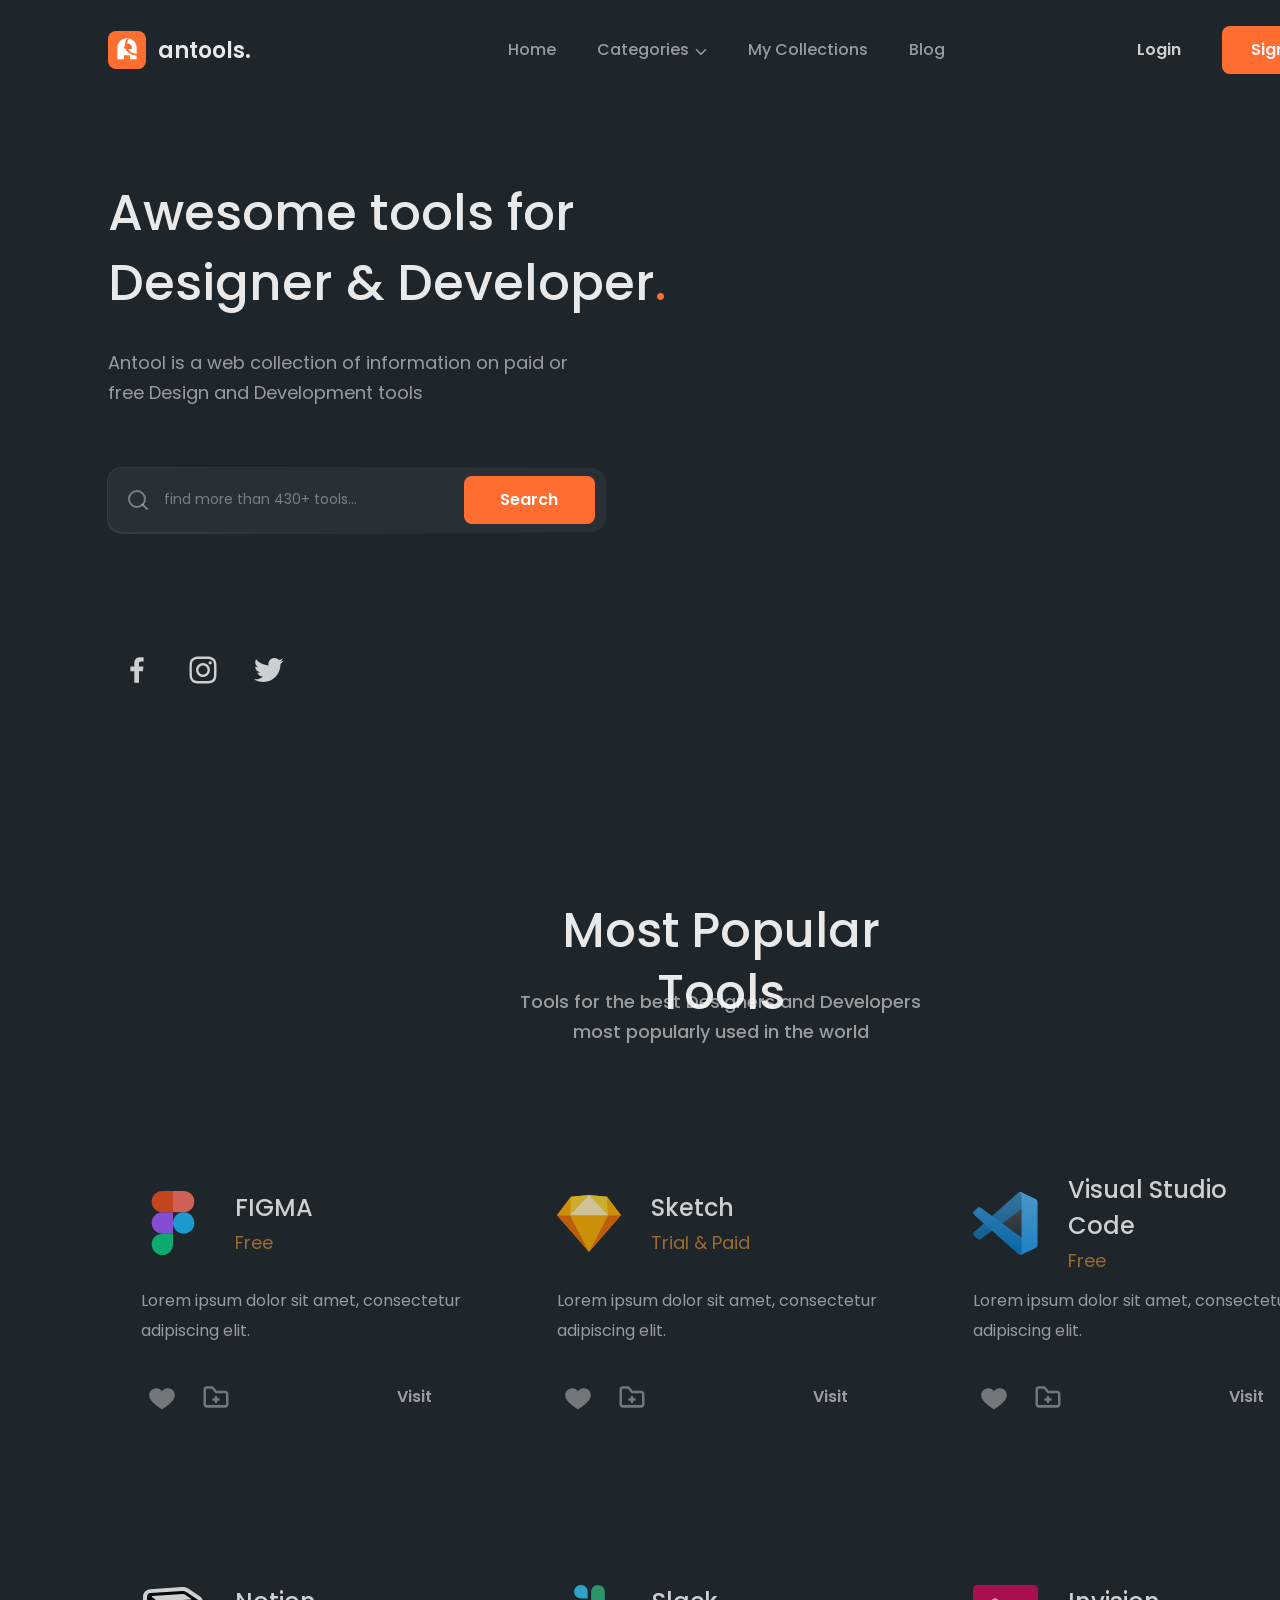
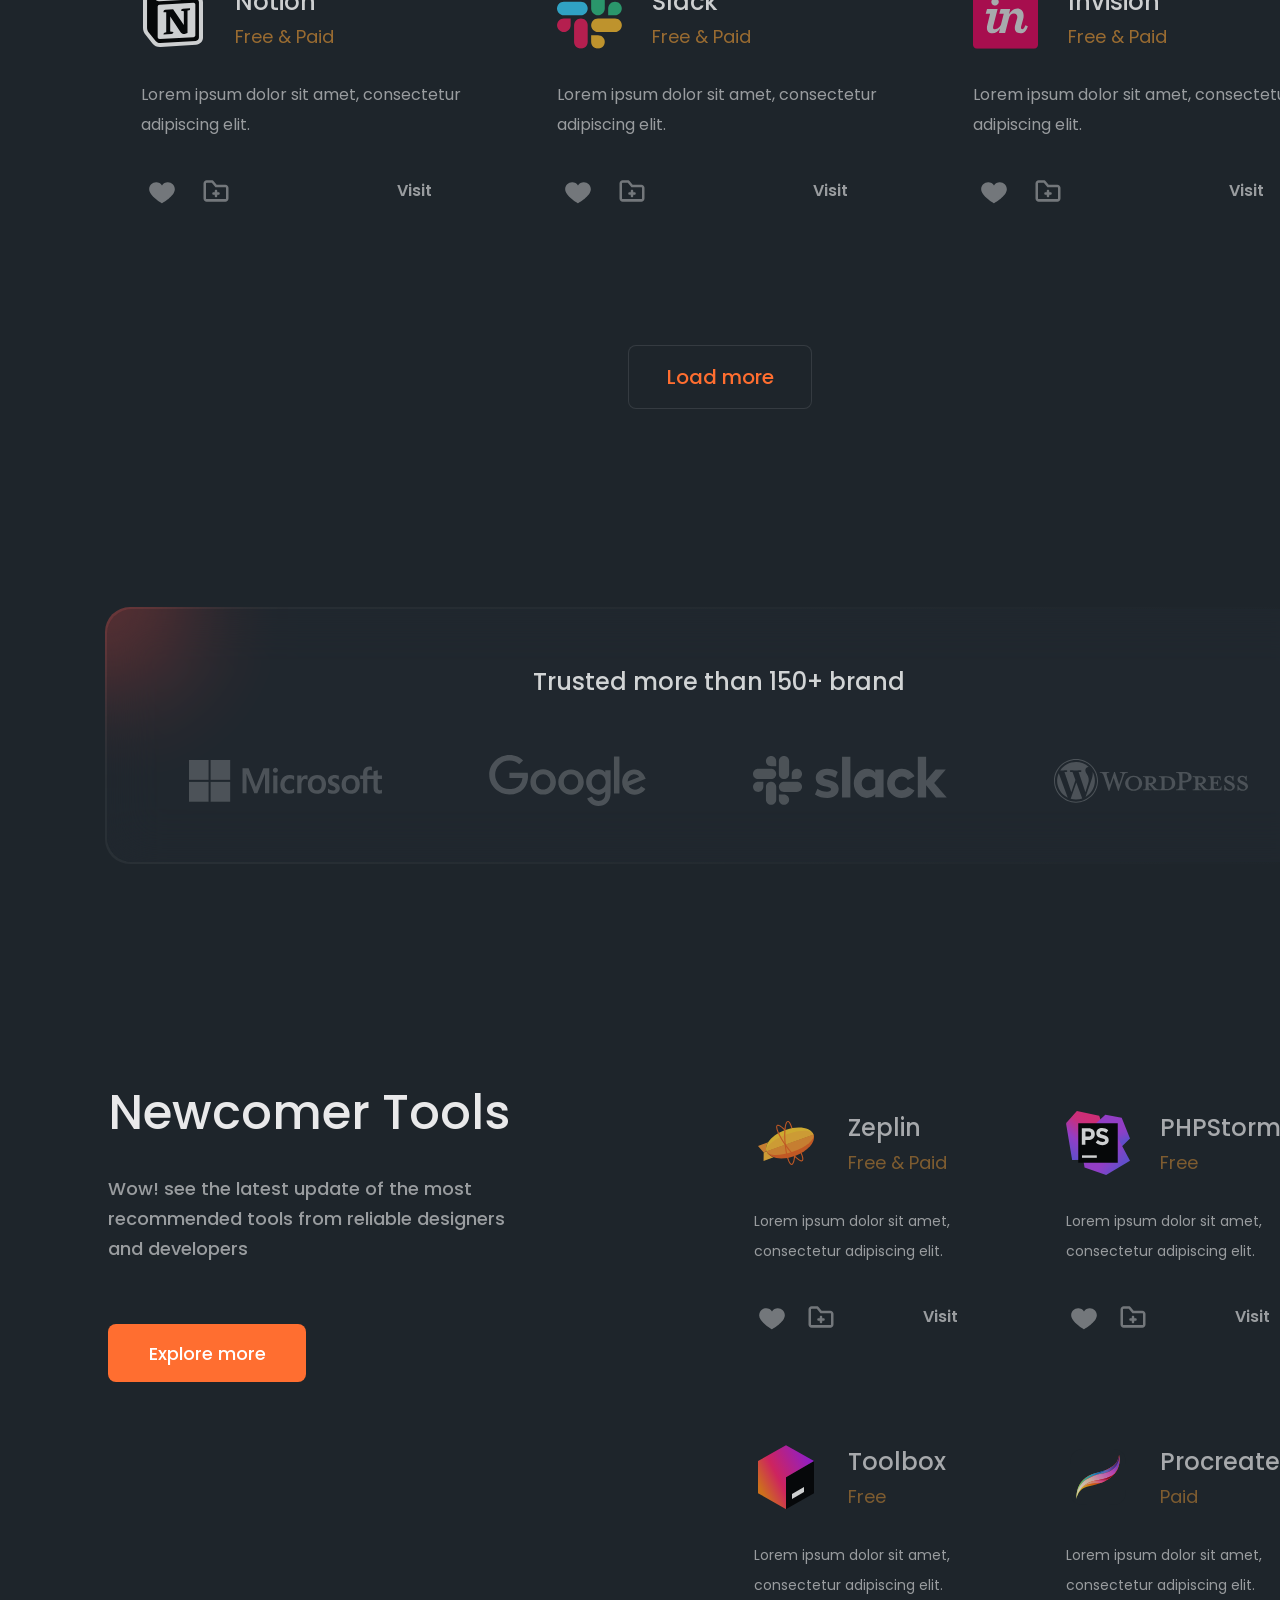
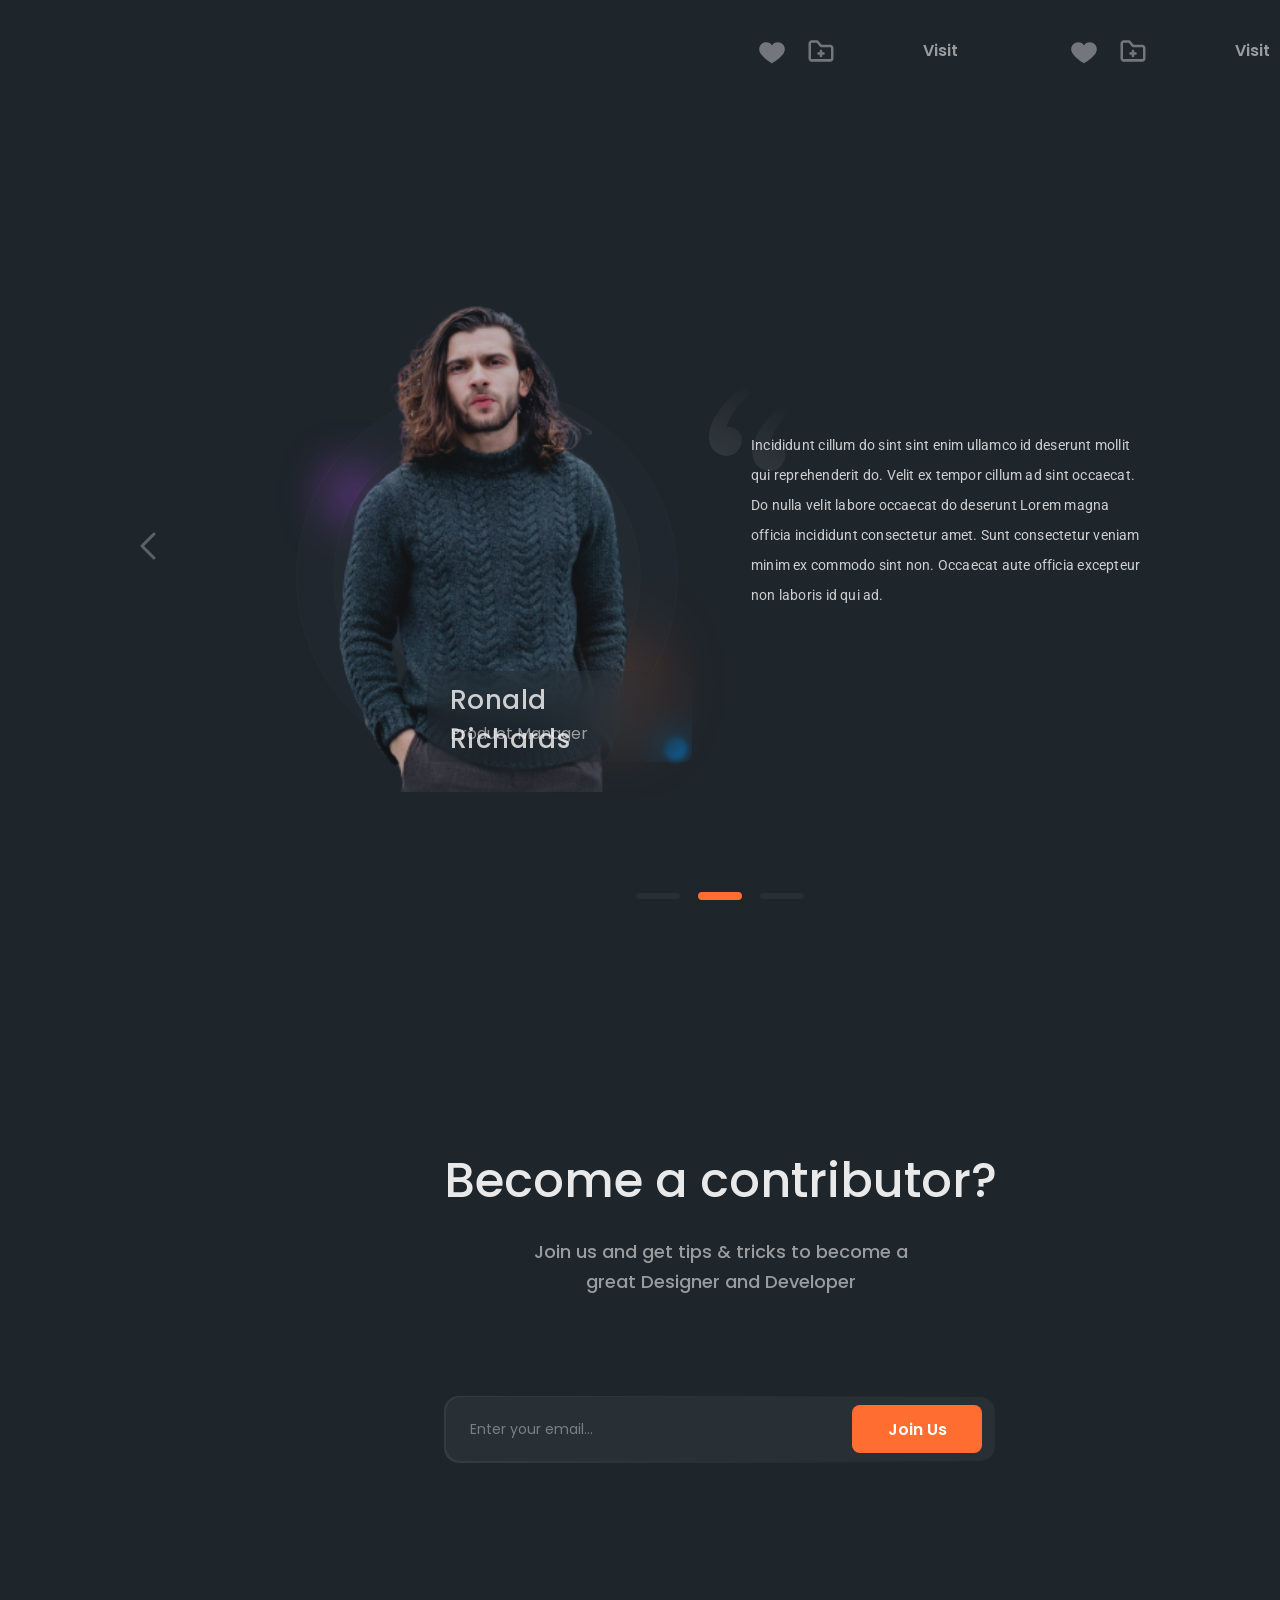
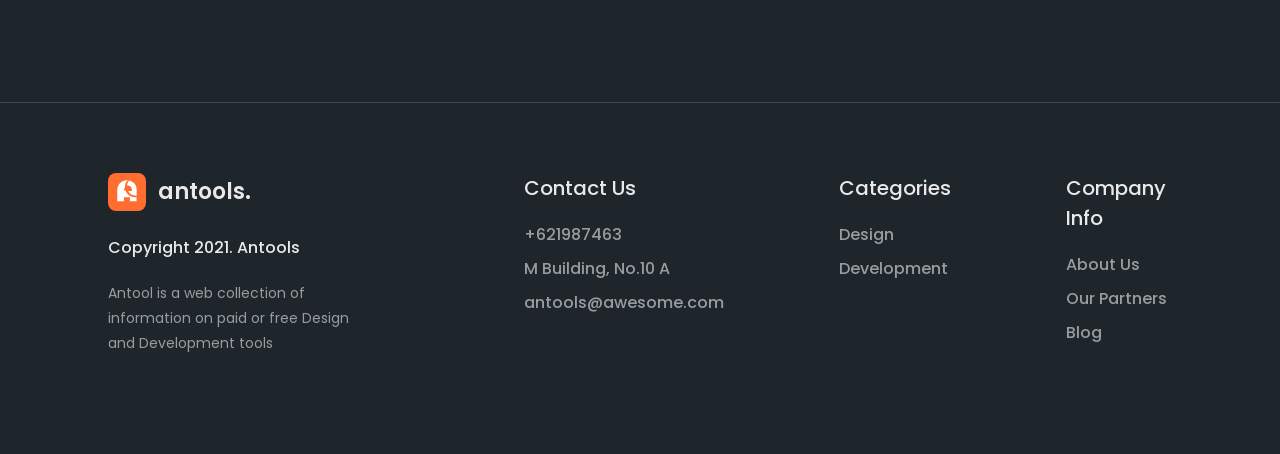
==== commit 8b5b9cdf: "for Safari" ====
--- a/docs/index.html
+++ b/docs/index.html
@@ -300,6 +300,7 @@
         </div>
 
         <button class="load-more">Load more</button>
+
     </div>
 
     <div class="trusted-block-container">
--- a/docs/css/most-popular-tool.css
+++ b/docs/css/most-popular-tool.css
@@ -161,8 +161,7 @@
     border-radius: 8px;
     color: var(--color-primary);
     background-color: #1E252B;
-    outline: 1px solid rgba(255, 255, 255, 0.1);
-    outline-offset: -1px;
+    border: 1px solid rgba(255, 255, 255, 0.1);
     font-weight: 500;
     font-size: 20px;
     line-height: 30px;
@@ -174,5 +173,5 @@
 
 .most-popular-block .load-more:hover {
     color: var(--color-second);
-    outline: 1px solid rgba(255, 255, 255, 0.2);
+    border: 1px solid rgba(255, 255, 255, 0.1);
 }
--- a/docs/css/slider.css
+++ b/docs/css/slider.css
@@ -101,6 +101,8 @@
     box-sizing: content-box;
     background: rgba(40, 48, 54, 0.2);
     backdrop-filter: blur(19px);
+    -webkit-backdrop-filter: blur(19px);
+
 }
 
 .slider-image-text {
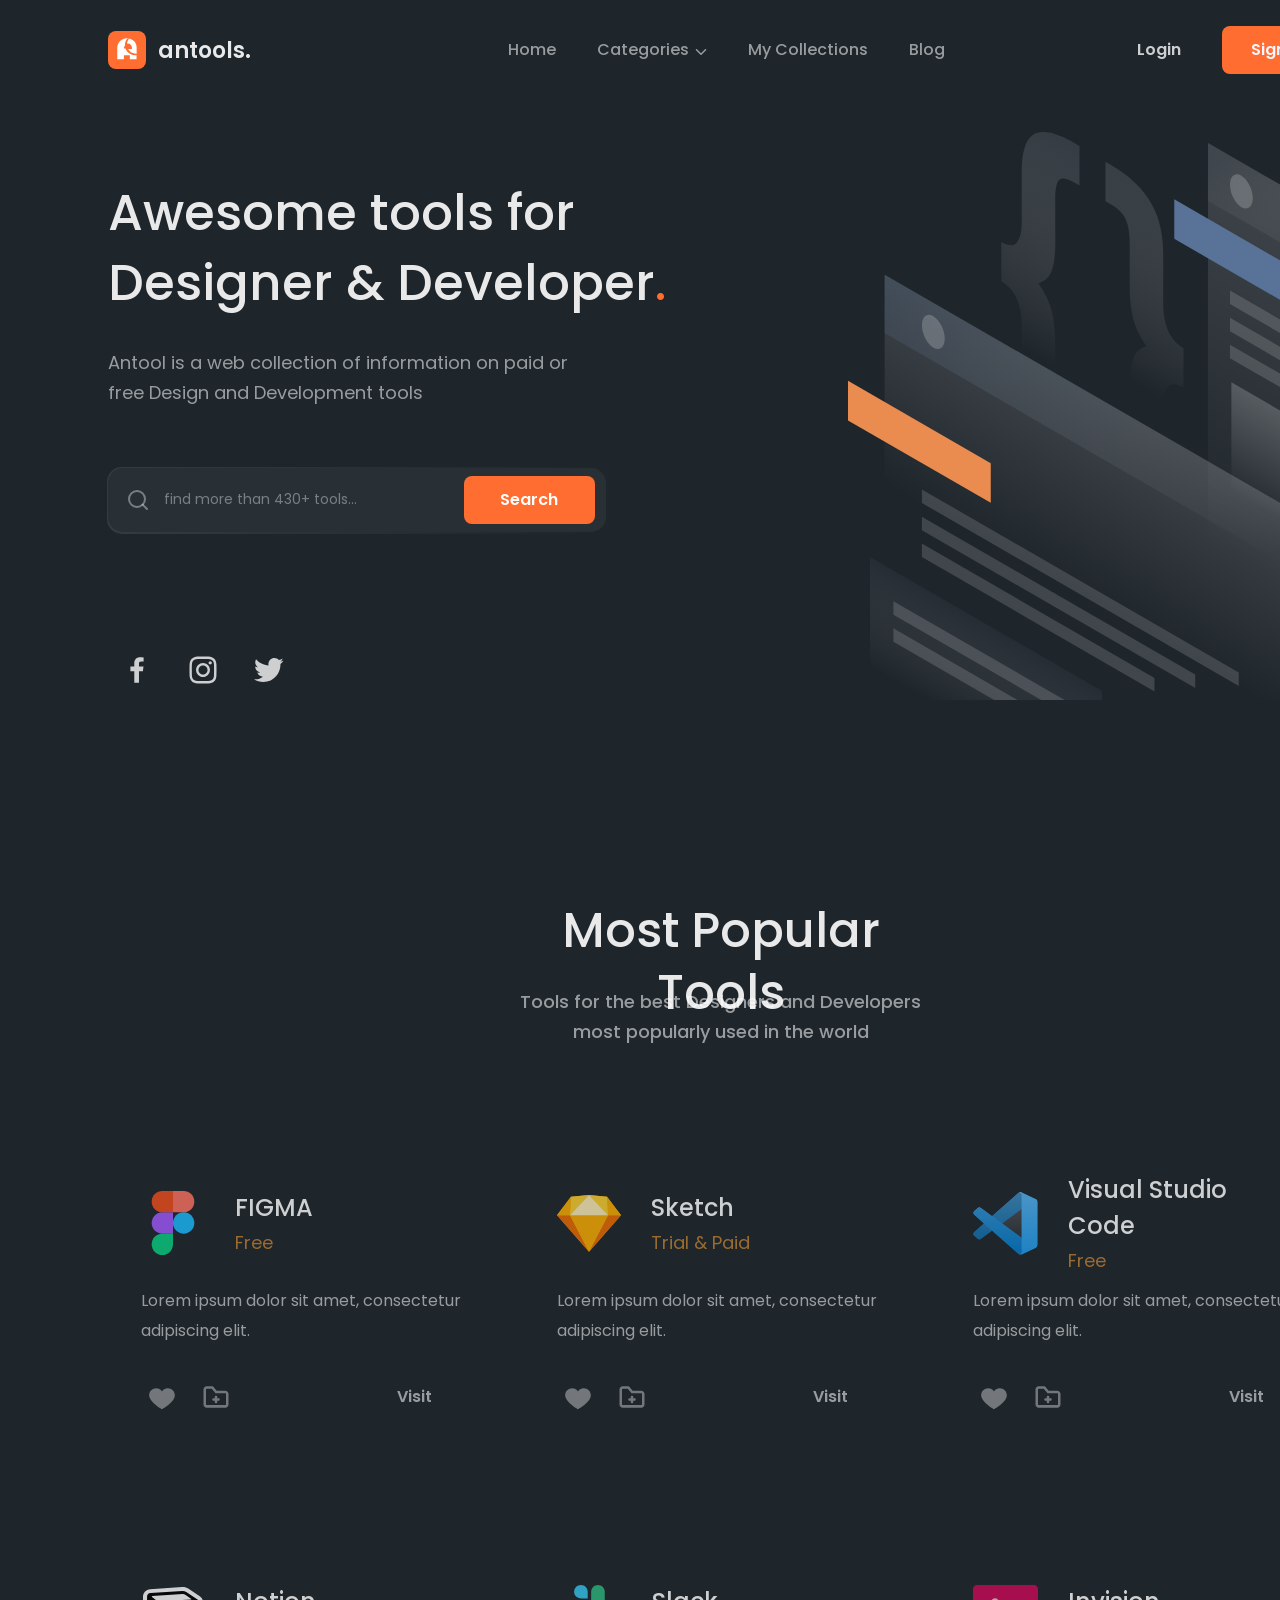
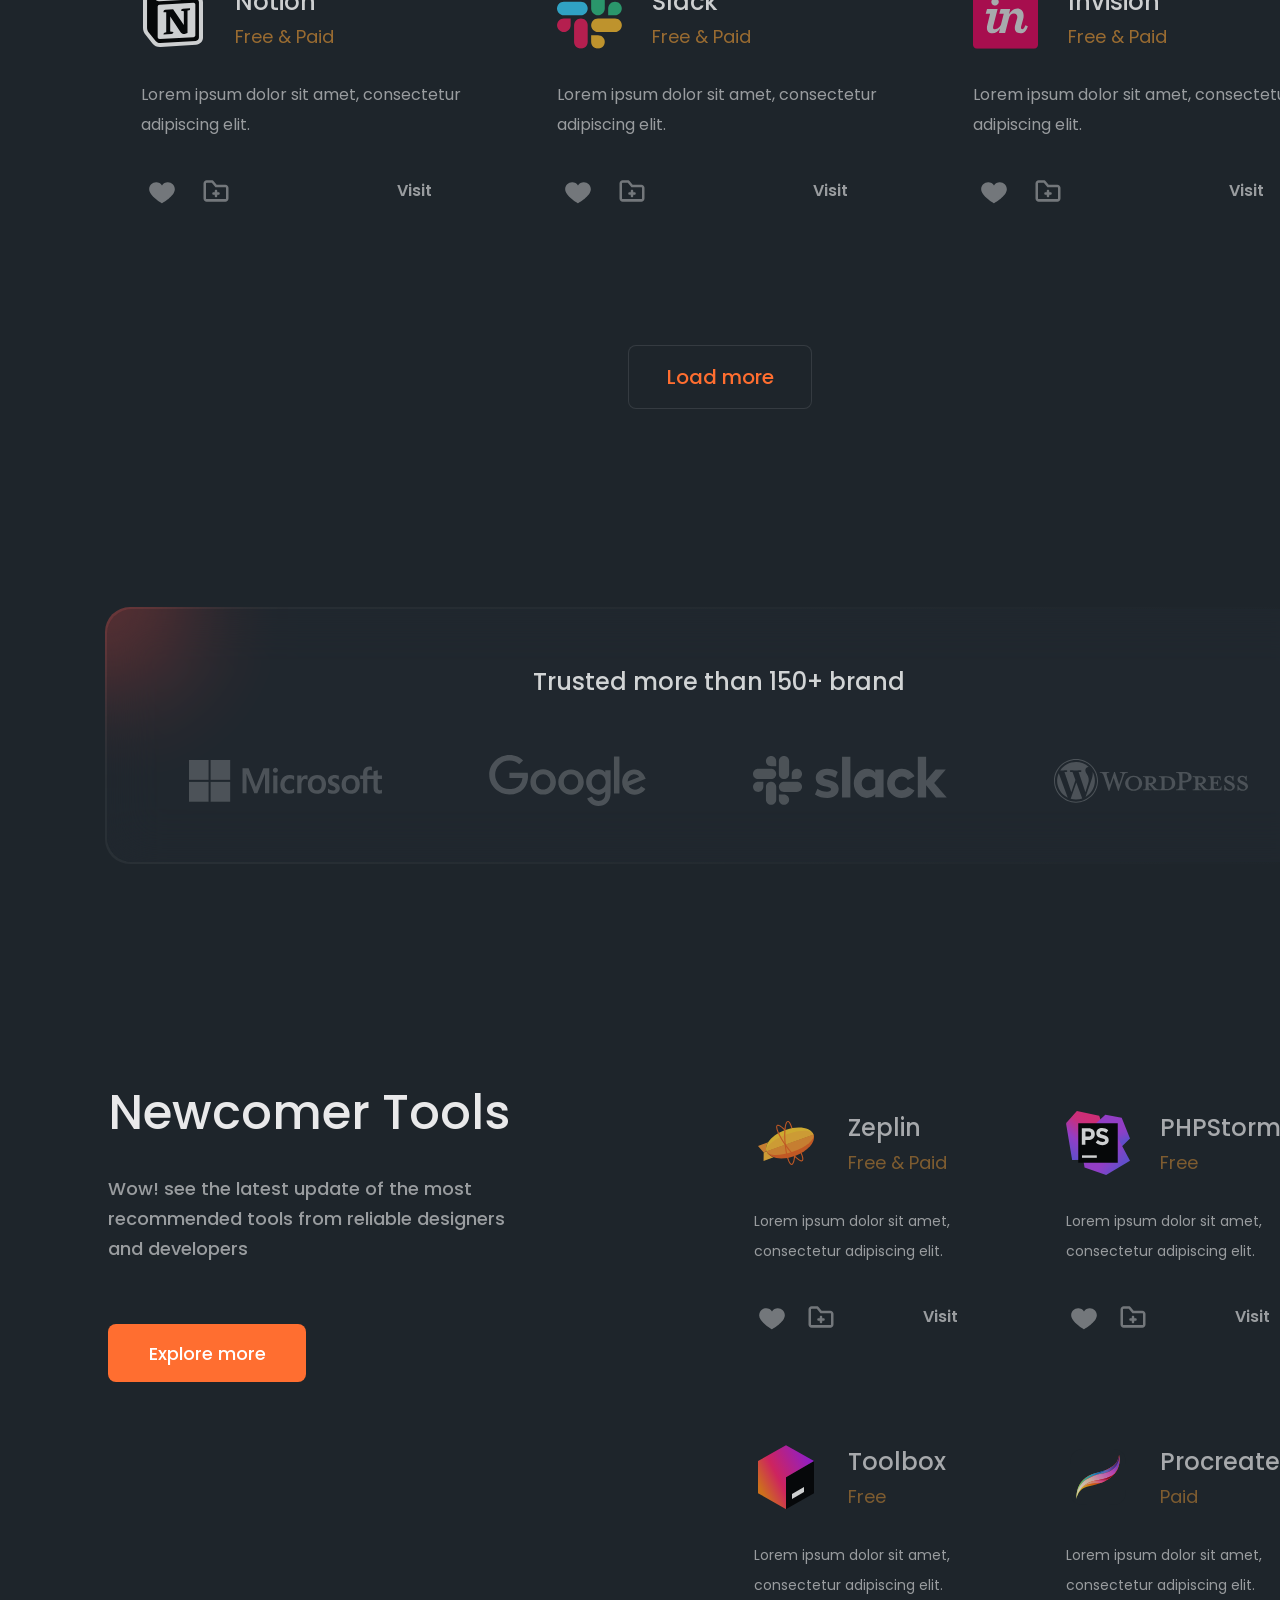
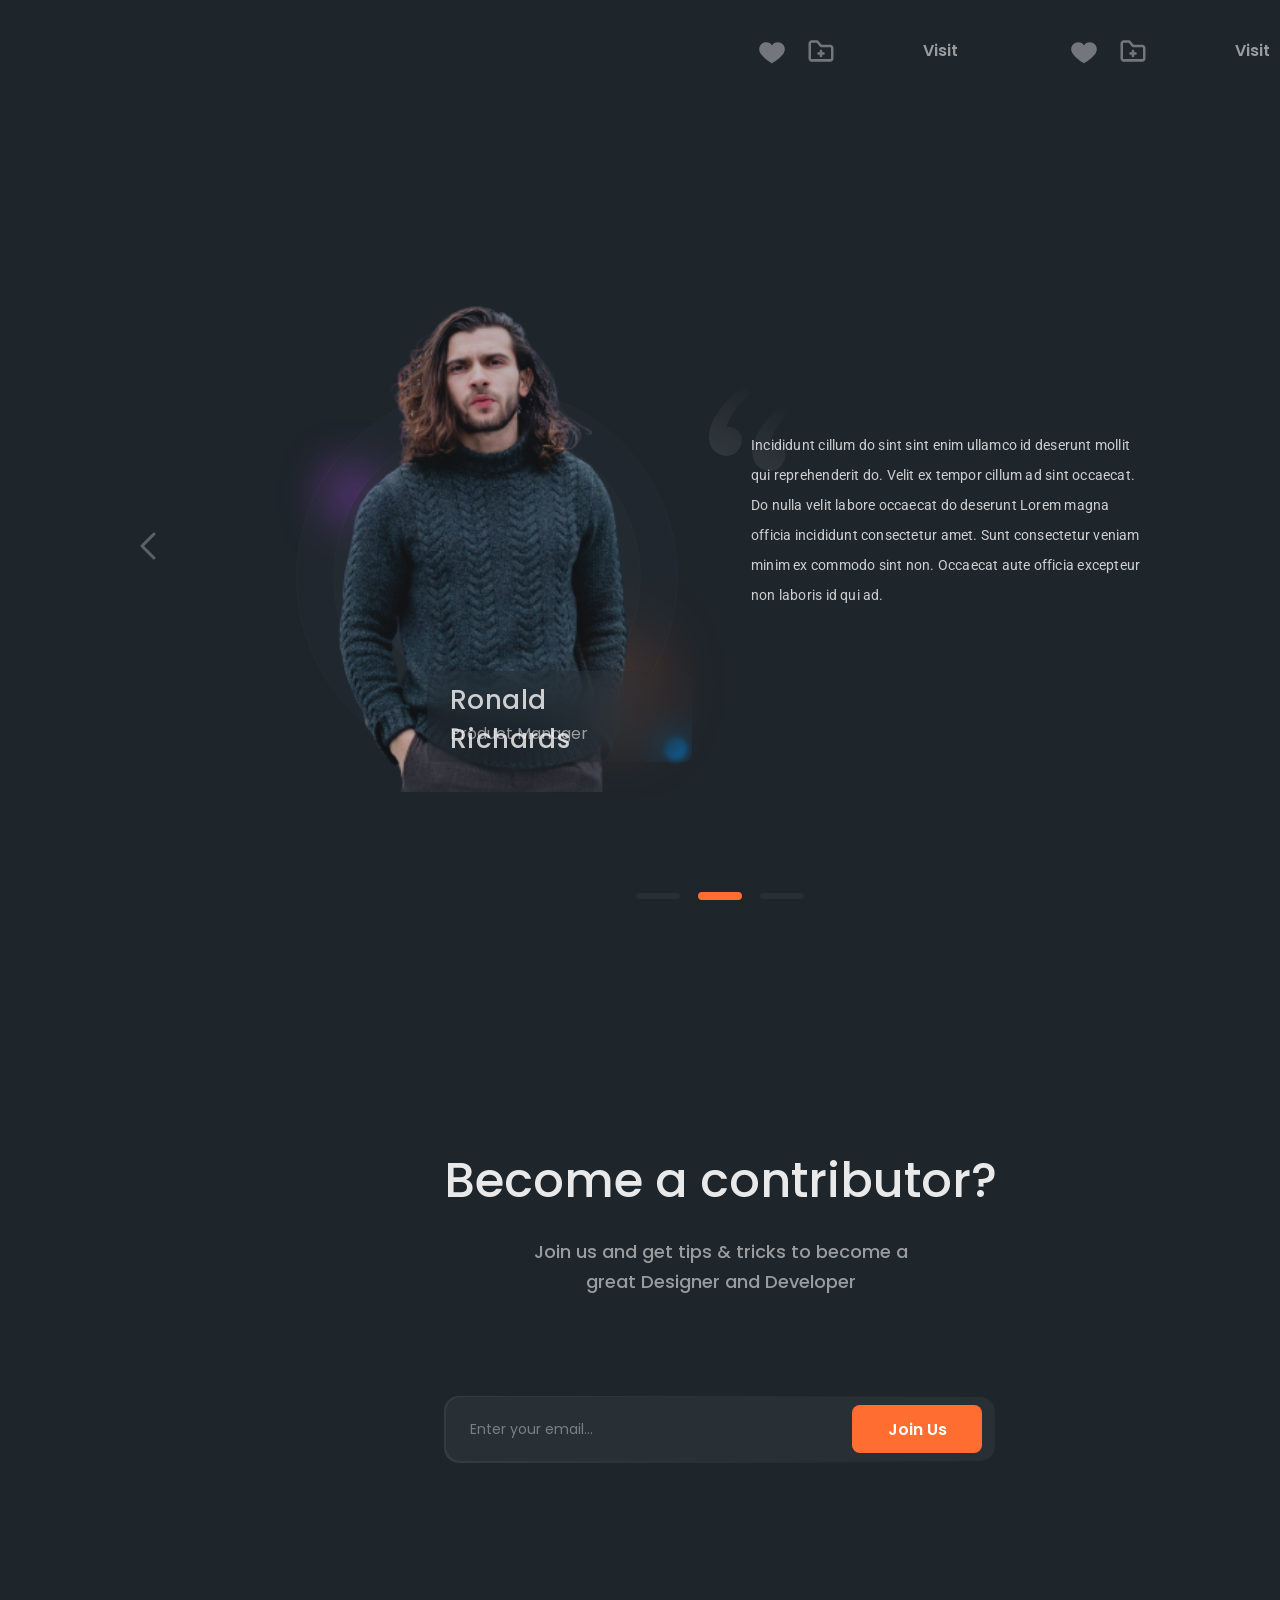
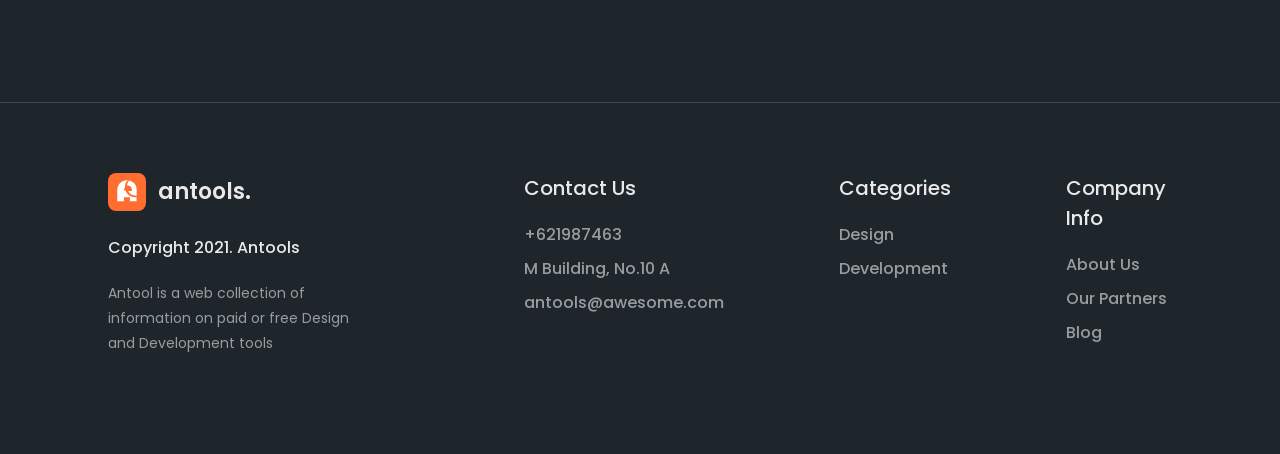
==== commit 00297a80: "for Safari" ====
--- a/docs/index.html
+++ b/docs/index.html
@@ -49,7 +49,7 @@
         </div>
     </header>
 
-    <div class="search-block">
+    <div class="search-block" style="background-image: url('img/illustration-back.svg')">
         <div class="search-content">
             <h1>Awesome tools for
                 <br>
--- a/docs/css/search.css
+++ b/docs/css/search.css
@@ -3,7 +3,7 @@
     margin-right: 3px;
     height: 568px;
     padding-right: 0;
-    background-image: url("../img/illustration.svg");
+    /*background-image: url("../img/illustration-back.svg");*/
     background-repeat: no-repeat;
     background-position: top right;
 }
